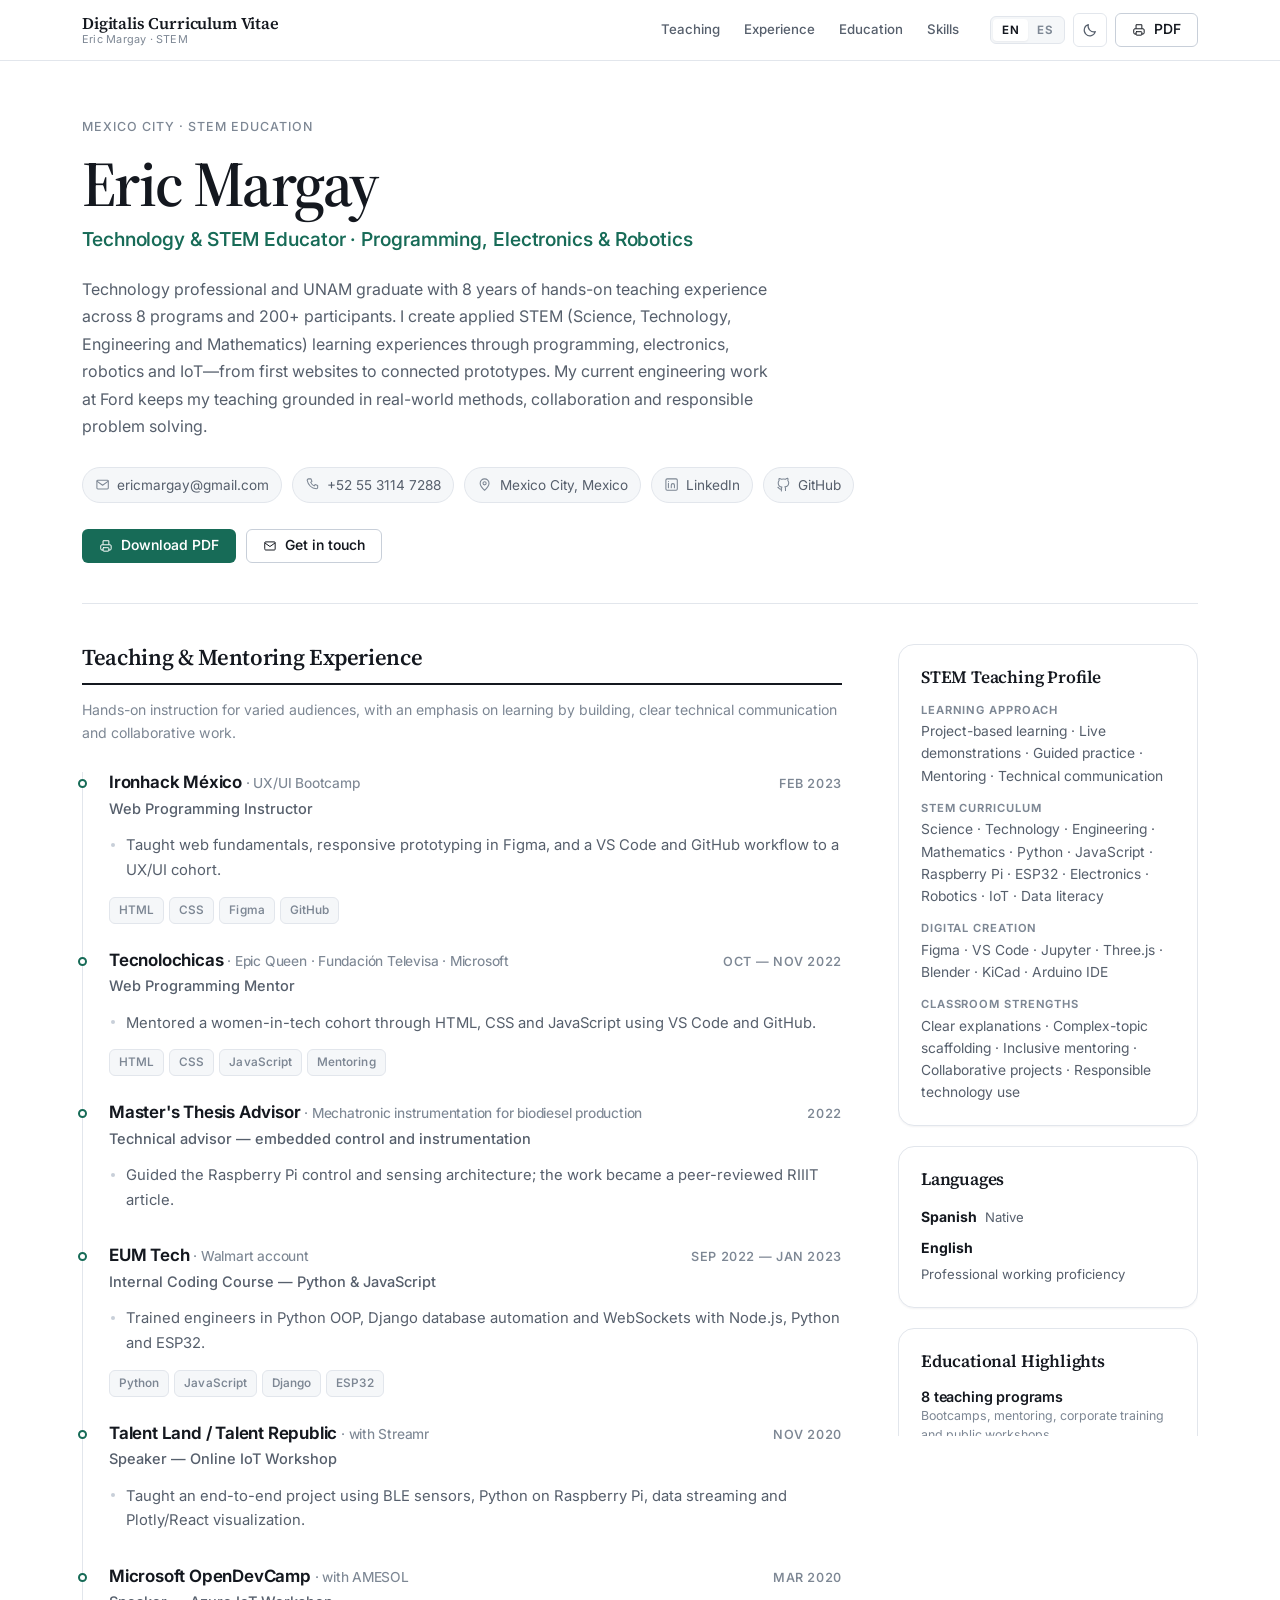
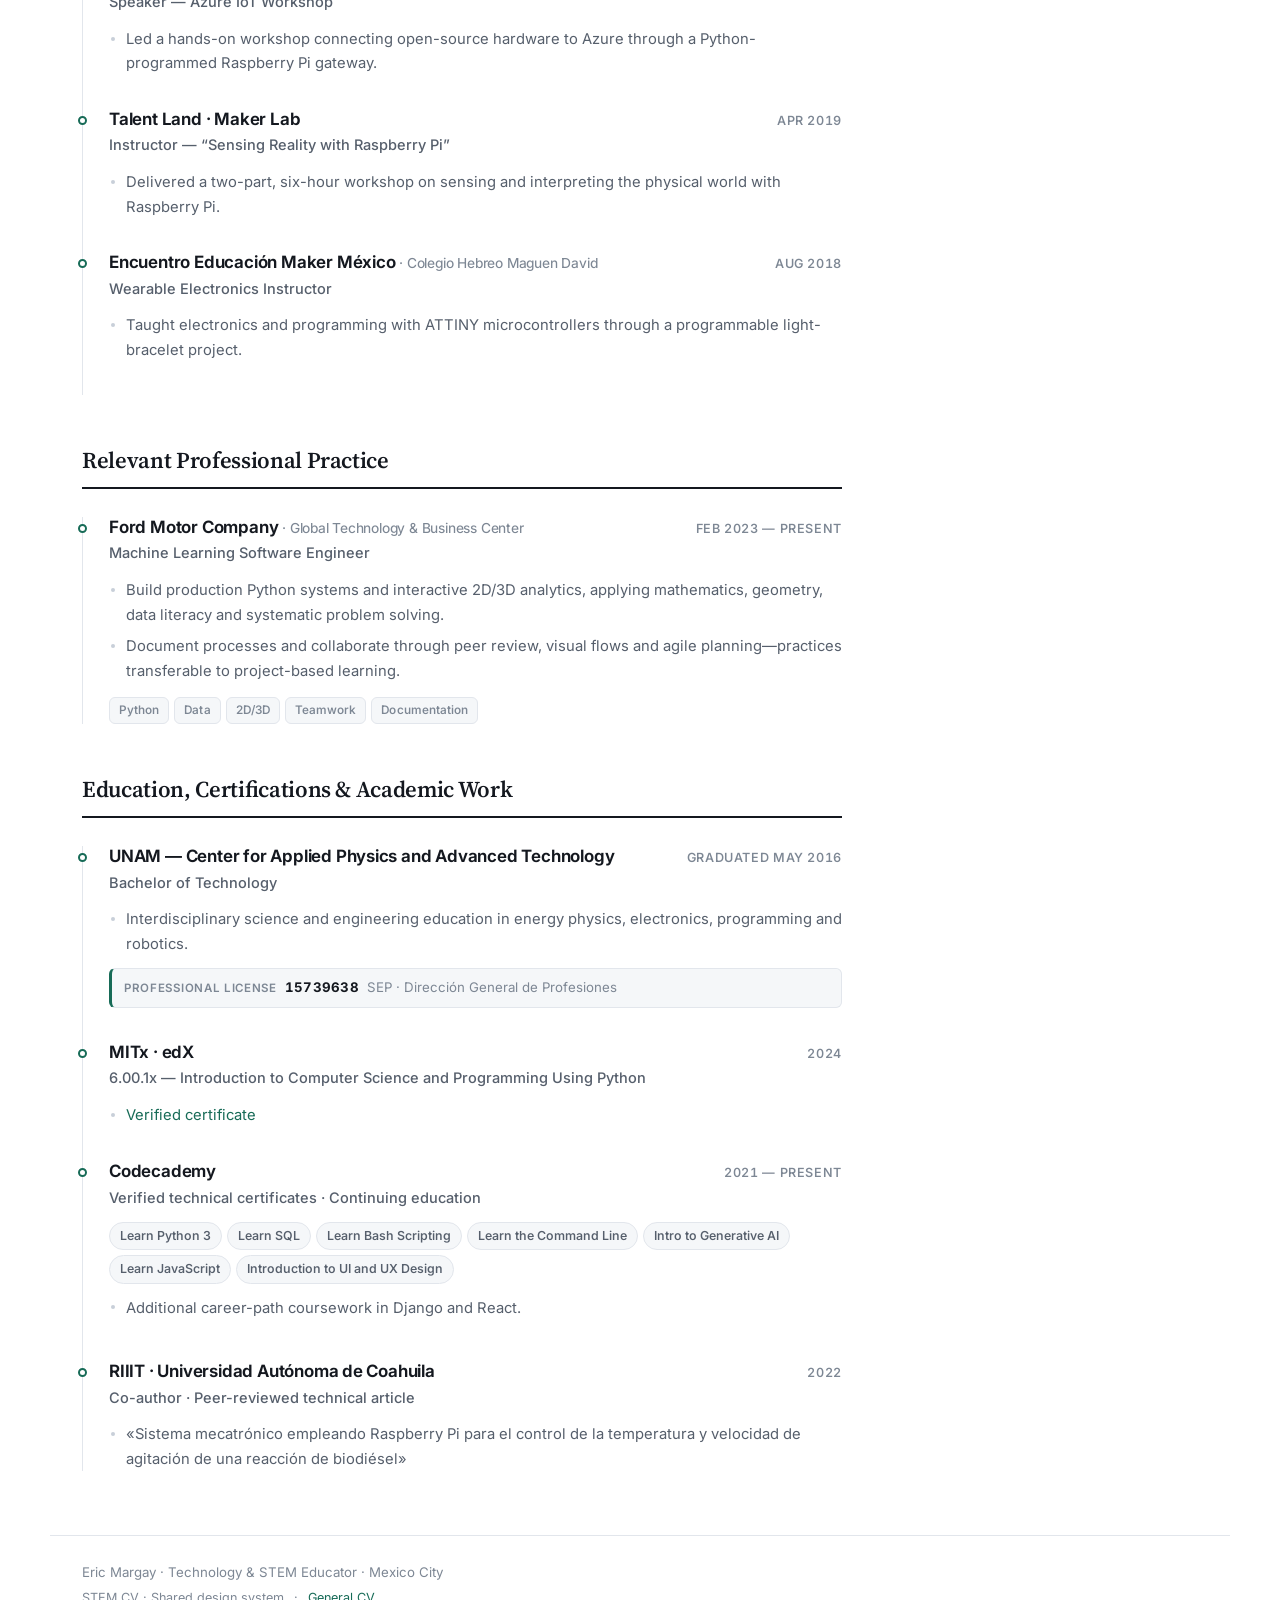
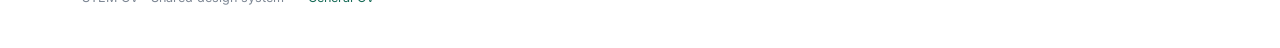
==== Edu/index.html @ 26c19ef8 "education CV update" ====
<!DOCTYPE html>
<html lang="es" data-lang="es" data-variant="education"
    data-title-es="Eric Margay — Docente de Tecnología y STEM"
    data-title-en="Eric Margay — Technology &amp; STEM Educator">
<head>
    <meta charset="UTF-8">
    <meta name="viewport" content="width=device-width, initial-scale=1.0">
    <title>Eric Margay — Docente de Tecnología y STEM</title>
    <meta name="description" content="CV STEM de Eric Margay: docente de tecnología con experiencia práctica en ciencia, programación, electrónica, robótica, IoT y mentoría.">
    <meta name="author" content="Eric Margay">
    <meta property="og:type" content="profile">
    <meta property="og:title" content="Eric Margay — Docente de Tecnología y STEM">
    <meta property="og:description" content="Ocho programas y más de 200 participantes en formación STEM práctica: ciencia, tecnología, ingeniería y matemáticas.">
    <meta property="og:url" content="https://ericmargay.github.io/Curriculum_Vitae/Edu/">
    <meta name="theme-color" content="#ffffff" media="(prefers-color-scheme: light)">
    <meta name="theme-color" content="#0e1116" media="(prefers-color-scheme: dark)">
    <link rel="icon" href="data:image/svg+xml,<svg xmlns='http://www.w3.org/2000/svg' viewBox='0 0 100 100'><text y='.9em' font-size='90'>⚡</text></svg>">
    <link rel="preconnect" href="https://fonts.googleapis.com">
    <link rel="preconnect" href="https://fonts.gstatic.com" crossorigin>
    <link href="https://fonts.googleapis.com/css2?family=Inter:wght@300..800&family=Source+Serif+4:opsz,wght@8..60,400..700&display=swap" rel="stylesheet">
    <link href="../style.css" rel="stylesheet">
    <script>
        (function () {
            var d = document.documentElement;
            d.className += (d.className ? ' ' : '') + 'js';
            try {
                var t = localStorage.getItem('cv-theme');
                if (t === 'dark' || t === 'light') d.setAttribute('data-theme', t);
                var l = localStorage.getItem('cv-lang');
                if (l !== 'en' && l !== 'es') l = (navigator.language || 'es').toLowerCase().indexOf('en') === 0 ? 'en' : 'es';
                d.setAttribute('data-lang', l); d.lang = l;
            } catch (e) { }
        })();
    </script>
</head>
<body>
    <a class="skip-link" href="#main"><span class="en">Skip to content</span><span class="es">Saltar al contenido</span></a>
    <svg class="sprite" aria-hidden="true" focusable="false">
        <symbol id="i-mail" viewBox="0 0 24 24"><path d="M3 6.5A1.5 1.5 0 0 1 4.5 5h15A1.5 1.5 0 0 1 21 6.5v11a1.5 1.5 0 0 1-1.5 1.5h-15A1.5 1.5 0 0 1 3 17.5z"/><path d="m3.5 7 8.5 6 8.5-6"/></symbol>
        <symbol id="i-phone" viewBox="0 0 24 24"><path d="M6.5 3h3l1.5 4-2 1.5a12 12 0 0 0 5.5 5.5L16 12l4 1.5v3a2 2 0 0 1-2.2 2A16.5 16.5 0 0 1 3.5 5.2 2 2 0 0 1 5.5 3z"/></symbol>
        <symbol id="i-pin" viewBox="0 0 24 24"><path d="M12 21s7-6 7-11a7 7 0 1 0-14 0c0 5 7 11 7 11z"/><circle cx="12" cy="10" r="2.5"/></symbol>
        <symbol id="i-linkedin" viewBox="0 0 24 24"><rect x="3" y="3" width="18" height="18" rx="2"/><path d="M7 10v7M7 7v.01M11.5 17v-4a2.5 2.5 0 0 1 5 0v4"/></symbol>
        <symbol id="i-github" viewBox="0 0 24 24"><path d="M9 19c-4 1.4-4-2.1-6-2.6m12 5v-3.6a3.1 3.1 0 0 0-.9-2.4c2.9-.3 6-1.4 6-6.4a5 5 0 0 0-1.4-3.4 4.6 4.6 0 0 0-.1-3.5s-1.1-.3-3.6 1.4a12.3 12.3 0 0 0-6.4 0C6.1 2.1 5 2.4 5 2.4a4.6 4.6 0 0 0-.1 3.5A5 5 0 0 0 3.5 9.4c0 5 3 6.1 5.9 6.4a3.1 3.1 0 0 0-.9 2.4V22"/></symbol>
        <symbol id="i-sun" viewBox="0 0 24 24"><circle cx="12" cy="12" r="4.2"/><path d="M12 2v2.5M12 19.5V22M2 12h2.5M19.5 12H22M4.9 4.9l1.8 1.8M17.3 17.3l1.8 1.8M19.1 4.9l-1.8 1.8M6.7 17.3l-1.8 1.8"/></symbol>
        <symbol id="i-moon" viewBox="0 0 24 24"><path d="M20 14.5A8.5 8.5 0 0 1 9.5 4a8.5 8.5 0 1 0 10.5 10.5z"/></symbol>
        <symbol id="i-print" viewBox="0 0 24 24"><path d="M7 9V3h10v6M7 19H5a2 2 0 0 1-2-2v-5a2 2 0 0 1 2-2h14a2 2 0 0 1 2 2v5a2 2 0 0 1-2 2h-2"/><rect x="7" y="15" width="10" height="6" rx="1"/></symbol>
        <symbol id="i-link" viewBox="0 0 24 24"><path d="M10.5 13.5a4 4 0 0 0 5.7 0l3-3a4 4 0 0 0-5.7-5.7l-1.5 1.5"/><path d="M13.5 10.5a4 4 0 0 0-5.7 0l-3 3a4 4 0 0 0 5.7 5.7l1.5-1.5"/></symbol>
    </svg>
    <div class="progress" aria-hidden="true"><span id="progress-bar"></span></div>
    <header class="topbar"><div class="topbar__inner">
        <a class="topbar__brand" href="#top"><span class="topbar__brand-name">Digitalis Curriculum Vitae</span><span class="topbar__brand-role">Eric Margay · STEM</span></a>
        <nav class="topbar__nav" id="section-nav" aria-label="Secciones">
            <a href="#teaching"><span class="en">Teaching</span><span class="es">Docencia</span></a>
            <a href="#experience"><span class="en">Experience</span><span class="es">Experiencia</span></a>
            <a href="#education"><span class="en">Education</span><span class="es">Formación</span></a>
            <a href="#skills"><span class="en">Skills</span><span class="es">Competencias</span></a>
        </nav>
        <div class="topbar__actions"><div class="lang-switch" role="group" aria-label="Language / Idioma"><button type="button" data-set-lang="en">EN</button><button type="button" data-set-lang="es" aria-pressed="true">ES</button></div><button type="button" class="icon-btn" id="theme-toggle" aria-pressed="false"><svg class="icon icon--sun"><use href="#i-sun"/></svg><svg class="icon icon--moon"><use href="#i-moon"/></svg><span class="sr-only">Tema</span></button><button type="button" class="btn btn--ghost topbar__print" id="print-btn-top"><svg class="icon"><use href="#i-print"/></svg>PDF</button></div>
    </div></header>
    <main id="main">
        <section class="hero" id="top">
            <p class="hero__eyebrow"><span class="en">Mexico City · STEM education</span><span class="es">Ciudad de México · Formación STEM</span></p>
            <h1 class="hero__name">Eric Margay</h1>
            <p class="hero__role"><span class="en">Technology &amp; STEM Educator · Programming, Electronics &amp; Robotics</span><span class="es">Docente de Tecnología y STEM · Programación, Electrónica y Robótica</span></p>
            <p class="hero__summary en">Technology professional and UNAM graduate with 8 years of hands-on teaching experience across 8 programs and 200+ participants. I create applied STEM (Science, Technology, Engineering and Mathematics) learning experiences through programming, electronics, robotics and IoT—from first websites to connected prototypes. My current engineering work at Ford keeps my teaching grounded in real-world methods, collaboration and responsible problem solving.</p>
            <p class="hero__summary es">Profesional de tecnología y licenciado por la UNAM con ocho años de experiencia impartiendo formación práctica en 8 programas a más de 200 participantes. Diseño experiencias aplicadas de aprendizaje STEM (ciencia, tecnología, ingeniería y matemáticas) mediante programación, electrónica, robótica e IoT: desde un primer sitio web hasta prototipos conectados. Mi trabajo actual de ingeniería en Ford mantiene la enseñanza vinculada con métodos reales, colaboración y resolución responsable de problemas.</p>
            <ul class="contact"><li><svg class="icon"><use href="#i-mail"/></svg><a href="mailto:ericmargay@gmail.com">ericmargay@gmail.com</a></li><li><svg class="icon"><use href="#i-phone"/></svg><a href="tel:+525531147288">+52 55 3114 7288</a></li><li><svg class="icon"><use href="#i-pin"/></svg><span class="en">Mexico City, Mexico</span><span class="es">Ciudad de México, México</span></li><li><svg class="icon"><use href="#i-linkedin"/></svg><a href="https://www.linkedin.com/in/ericmargay" target="_blank" rel="noopener">LinkedIn</a></li><li><svg class="icon"><use href="#i-github"/></svg><a href="https://github.com/ericmargay" target="_blank" rel="noopener">GitHub</a></li></ul>
            <div class="hero__actions"><button type="button" class="btn btn--solid" id="print-btn"><svg class="icon"><use href="#i-print"/></svg><span class="en">Download PDF</span><span class="es">Descargar PDF</span></button><a class="btn btn--ghost" href="mailto:ericmargay@gmail.com"><svg class="icon"><use href="#i-mail"/></svg><span class="en">Get in touch</span><span class="es">Contactar</span></a></div>
        </section>
        <div class="layout"><div class="layout__main">
            <section class="section" id="teaching"><h2 class="section__title"><span class="en">Teaching &amp; Mentoring Experience</span><span class="es">Experiencia Docente y Mentoría</span></h2><p class="section__note"><span class="en">Hands-on instruction for varied audiences, with an emphasis on learning by building, clear technical communication and collaborative work.</span><span class="es">Formación práctica para públicos diversos, con énfasis en aprender construyendo, comunicar con claridad y trabajar de forma colaborativa.</span></p>
                <ol class="timeline timeline--compact">
                    <li class="entry"><div class="entry__head"><h3 class="entry__org">Ironhack México<span class="entry__org-sub">UX/UI Bootcamp</span></h3><p class="entry__date">Feb 2023</p></div><p class="entry__role"><span class="en">Web Programming Instructor</span><span class="es">Instructor de Programación Web</span></p><ul class="bullets"><li class="en">Taught web fundamentals, responsive prototyping in Figma, and a VS Code and GitHub workflow to a UX/UI cohort.</li><li class="es">Enseñé fundamentos web, prototipado responsivo en Figma y el flujo de trabajo con VS Code y GitHub a una generación de UX/UI.</li></ul><ul class="tags"><li>HTML</li><li>CSS</li><li>Figma</li><li>GitHub</li></ul></li>
                    <li class="entry"><div class="entry__head"><h3 class="entry__org"><a href="https://tecnolochicas.mx/" target="_blank" rel="noopener">Tecnolochicas</a><span class="entry__org-sub">Epic Queen · Fundación Televisa · Microsoft</span></h3><p class="entry__date">Oct — Nov 2022</p></div><p class="entry__role"><span class="en">Web Programming Mentor</span><span class="es">Mentor de Programación Web</span></p><ul class="bullets"><li class="en">Mentored a women-in-tech cohort through HTML, CSS and JavaScript using VS Code and GitHub.</li><li class="es">Acompañé a una generación de mujeres en tecnología en HTML, CSS y JavaScript usando VS Code y GitHub.</li></ul><ul class="tags"><li>HTML</li><li>CSS</li><li>JavaScript</li><li>Mentoring</li></ul></li>
                    <li class="entry"><div class="entry__head"><h3 class="entry__org"><span class="en">Master's Thesis Advisor</span><span class="es">Asesor de Tesis de Maestría</span><span class="entry__org-sub"><span class="en">Mechatronic instrumentation for biodiesel production</span><span class="es">Instrumentación mecatrónica para producción de biodiésel</span></span></h3><p class="entry__date">2022</p></div><p class="entry__role"><span class="en">Technical advisor — embedded control and instrumentation</span><span class="es">Asesor técnico — control embebido e instrumentación</span></p><ul class="bullets"><li class="en">Guided the Raspberry Pi control and sensing architecture; the work became a peer-reviewed RIIIT article.</li><li class="es">Orienté la arquitectura de control y sensado con Raspberry Pi; el trabajo derivó en un artículo arbitrado en RIIIT.</li></ul></li>
                    <li class="entry"><div class="entry__head"><h3 class="entry__org">EUM Tech<span class="entry__org-sub">Walmart account</span></h3><p class="entry__date"><span class="en">Sep 2022 — Jan 2023</span><span class="es">Sep 2022 — Ene 2023</span></p></div><p class="entry__role"><span class="en">Internal Coding Course — Python &amp; JavaScript</span><span class="es">Curso Interno de Código — Python y JavaScript</span></p><ul class="bullets"><li class="en">Trained engineers in Python OOP, Django database automation and WebSockets with Node.js, Python and ESP32.</li><li class="es">Capacité a ingenieros en POO con Python, automatización de bases de datos con Django y WebSockets con Node.js, Python y ESP32.</li></ul><ul class="tags"><li>Python</li><li>JavaScript</li><li>Django</li><li>ESP32</li></ul></li>
                    <li class="entry"><div class="entry__head"><h3 class="entry__org">Talent Land / Talent Republic<span class="entry__org-sub">with Streamr</span></h3><p class="entry__date">Nov 2020</p></div><p class="entry__role"><span class="en">Speaker — Online IoT Workshop</span><span class="es">Ponente — Taller de IoT en línea</span></p><ul class="bullets"><li class="en">Taught an end-to-end project using BLE sensors, Python on Raspberry Pi, data streaming and Plotly/React visualization.</li><li class="es">Enseñé un proyecto completo con sensores BLE, Python en Raspberry Pi, transmisión de datos y visualización con Plotly/React.</li></ul></li>
                    <li class="entry"><div class="entry__head"><h3 class="entry__org">Microsoft OpenDevCamp<span class="entry__org-sub">with AMESOL</span></h3><p class="entry__date">Mar 2020</p></div><p class="entry__role"><span class="en">Speaker — Azure IoT Workshop</span><span class="es">Ponente — Taller de IoT con Azure</span></p><ul class="bullets"><li class="en">Led a hands-on workshop connecting open-source hardware to Azure through a Python-programmed Raspberry Pi gateway.</li><li class="es">Dirigí un taller práctico para conectar hardware abierto a Azure mediante un gateway Raspberry Pi programado en Python.</li></ul></li>
                    <li class="entry"><div class="entry__head"><h3 class="entry__org">Talent Land · Maker Lab</h3><p class="entry__date"><span class="en">Apr 2019</span><span class="es">Abr 2019</span></p></div><p class="entry__role"><span class="en">Instructor — “Sensing Reality with Raspberry Pi”</span><span class="es">Instructor — «Percibiendo la realidad con Raspberry Pi»</span></p><ul class="bullets"><li class="en">Delivered a two-part, six-hour workshop on sensing and interpreting the physical world with Raspberry Pi.</li><li class="es">Impartí un taller práctico de seis horas en dos partes sobre sensado e interpretación del mundo físico con Raspberry Pi.</li></ul></li>
                    <li class="entry"><div class="entry__head"><h3 class="entry__org">Encuentro Educación Maker México<span class="entry__org-sub">Colegio Hebreo Maguen David</span></h3><p class="entry__date"><span class="en">Aug 2018</span><span class="es">Ago 2018</span></p></div><p class="entry__role"><span class="en">Wearable Electronics Instructor</span><span class="es">Instructor de Electrónica Wearable</span></p><ul class="bullets"><li class="en">Taught electronics and programming with ATTINY microcontrollers through a programmable light-bracelet project.</li><li class="es">Enseñé electrónica y programación con microcontroladores ATTINY mediante un proyecto de brazalete de luz programable.</li></ul></li>
                </ol>
            </section>
            <section class="section" id="experience"><h2 class="section__title"><span class="en">Relevant Professional Practice</span><span class="es">Práctica Profesional Relevante</span></h2><ol class="timeline"><li class="entry"><div class="entry__head"><h3 class="entry__org">Ford Motor Company<span class="entry__org-sub">Global Technology &amp; Business Center</span></h3><p class="entry__date"><span class="en">Feb 2023 — Present</span><span class="es">Feb 2023 — Actualidad</span></p></div><p class="entry__role"><span class="en">Machine Learning Software Engineer</span><span class="es">Ingeniero de Software de Machine Learning</span></p><ul class="bullets"><li class="en">Build production Python systems and interactive 2D/3D analytics, applying mathematics, geometry, data literacy and systematic problem solving.</li><li class="es">Desarrollo sistemas en Python y analítica interactiva 2D/3D, aplicando matemáticas, geometría, alfabetización de datos y resolución sistemática de problemas.</li><li class="en">Document processes and collaborate through peer review, visual flows and agile planning—practices transferable to project-based learning.</li><li class="es">Documento procesos y colaboro mediante revisión entre pares, flujos visuales y planeación ágil, prácticas transferibles al aprendizaje por proyectos.</li></ul><ul class="tags"><li>Python</li><li>Data</li><li>2D/3D</li><li>Teamwork</li><li>Documentation</li></ul></li></ol></section>
            <section class="section" id="education"><h2 class="section__title"><span class="en">Education, Certifications &amp; Academic Work</span><span class="es">Formación, Certificaciones y Trabajo Académico</span></h2><ol class="timeline"><li class="entry"><div class="entry__head"><h3 class="entry__org"><span class="en">UNAM — Center for Applied Physics and Advanced Technology</span><span class="es">UNAM — Centro de Física Aplicada y Tecnología Avanzada</span></h3><p class="entry__date"><span class="en">Graduated May 2016</span><span class="es">Titulado Mayo 2016</span></p></div><p class="entry__role"><span class="en">Bachelor of Technology</span><span class="es">Licenciatura en Tecnología</span></p><ul class="bullets"><li class="en">Interdisciplinary science and engineering education in energy physics, electronics, programming and robotics.</li><li class="es">Formación interdisciplinaria en ciencia e ingeniería: física de la energía, electrónica, programación y robótica.</li></ul><p class="credential"><span class="credential__label en">Professional License</span><span class="credential__label es">Cédula Profesional</span><strong class="credential__id">15739638</strong><span class="credential__issuer">SEP · Dirección General de Profesiones</span></p></li><li class="entry"><div class="entry__head"><h3 class="entry__org">MITx · edX</h3><p class="entry__date">2024</p></div><p class="entry__role">6.00.1x — Introduction to Computer Science and Programming Using Python</p><ul class="bullets"><li><a href="https://courses.edx.org/certificates/3fa06712cd6d4a958d91b57e9aebf2d1" target="_blank" rel="noopener"><span class="en">Verified certificate</span><span class="es">Certificado verificado</span></a></li></ul></li><li class="entry"><div class="entry__head"><h3 class="entry__org"><a href="https://www.codecademy.com/profiles/ericMargay" target="_blank" rel="noopener">Codecademy</a></h3><p class="entry__date"><span class="en">2021 — Present</span><span class="es">2021 — Actualidad</span></p></div><p class="entry__role"><span class="en">Verified technical certificates · Continuing education</span><span class="es">Certificados técnicos verificados · Formación continua</span></p><ul class="certs"><li><a href="https://www.codecademy.com/profiles/ericMargay/certificates/6c152bd262967f8c941c9707ed636bda" target="_blank" rel="noopener">Learn Python 3</a></li><li><a href="https://www.codecademy.com/profiles/ericMargay/certificates/042a4e5884e3eb6ea1f2a12be6abb851" target="_blank" rel="noopener">Learn SQL</a></li><li><a href="https://www.codecademy.com/profiles/ericMargay/certificates/37c55263a9f1b1f7603f7551c293ecbd" target="_blank" rel="noopener">Learn Bash Scripting</a></li><li><a href="https://www.codecademy.com/profiles/ericMargay/certificates/c87ba0541f8be78bc2f4ba1128233f6f" target="_blank" rel="noopener">Learn the Command Line</a></li><li><a href="https://www.codecademy.com/profiles/ericMargay/certificates/28ccb695c353465a8785a036ad32d3b9" target="_blank" rel="noopener">Intro to Generative AI</a></li><li><a href="https://www.codecademy.com/profiles/ericMargay/certificates/705dcb15de0da4dd9d9fc4f3274b430e" target="_blank" rel="noopener">Learn JavaScript</a></li><li><a href="https://www.codecademy.com/profiles/ericMargay/certificates/4ccef8d532484ea2aeec3b3b3dbb4f9c" target="_blank" rel="noopener">Introduction to UI and UX Design</a></li></ul><ul class="bullets"><li class="en">Additional career-path coursework in Django and React.</li><li class="es">Formación adicional en las rutas de Django y React.</li></ul></li><li class="entry"><div class="entry__head"><h3 class="entry__org">RIIIT · Universidad Autónoma de Coahuila</h3><p class="entry__date">2022</p></div><p class="entry__role"><span class="en">Co-author · Peer-reviewed technical article</span><span class="es">Coautor · Artículo técnico arbitrado</span></p><ul class="bullets"><li lang="es">«Sistema mecatrónico empleando Raspberry Pi para el control de la temperatura y velocidad de agitación de una reacción de biodiésel»</li></ul></li></ol></section>
        </div><aside class="layout__aside">
            <section class="card" id="skills"><h2 class="card__title"><span class="en">STEM Teaching Profile</span><span class="es">Perfil Docente STEM</span></h2><div class="skill-group"><h3><span class="en">Learning approach</span><span class="es">Enfoque de aprendizaje</span></h3><p><span class="en">Project-based learning · Live demonstrations · Guided practice · Mentoring · Technical communication</span><span class="es">Aprendizaje por proyectos · Demostraciones · Práctica guiada · Mentoría · Comunicación técnica</span></p></div><div class="skill-group"><h3><span class="en">STEM curriculum</span><span class="es">Contenidos STEM</span></h3><p>Science · Technology · Engineering · Mathematics · Python · JavaScript · Raspberry Pi · ESP32 · Electronics · Robotics · IoT · Data literacy</p></div><div class="skill-group"><h3><span class="en">Digital creation</span><span class="es">Creación digital</span></h3><p>Figma · VS Code · Jupyter · Three.js · Blender · KiCad · Arduino IDE</p></div><div class="skill-group"><h3><span class="en">Classroom strengths</span><span class="es">Fortalezas en aula</span></h3><p><span class="en">Clear explanations · Complex-topic scaffolding · Inclusive mentoring · Collaborative projects · Responsible technology use</span><span class="es">Explicaciones claras · Progresión de temas complejos · Mentoría inclusiva · Proyectos colaborativos · Uso responsable de tecnología</span></p></div></section>
            <section class="card" id="languages"><h2 class="card__title"><span class="en">Languages</span><span class="es">Idiomas</span></h2><ul class="plain"><li><strong><span class="en">Spanish</span><span class="es">Español</span></strong><span class="muted"><span class="en">Native</span><span class="es">Nativo</span></span></li><li><strong><span class="en">English</span><span class="es">Inglés</span></strong><span class="muted"><span class="en">Professional working proficiency</span><span class="es">Competencia profesional</span></span></li></ul></section>
            <section class="card"><h2 class="card__title"><span class="en">Educational Highlights</span><span class="es">Aspectos Destacados</span></h2><ul class="awards"><li><h3><span class="en">8 teaching programs</span><span class="es">8 programas impartidos</span></h3><p class="awards__meta"><span class="en">Bootcamps, mentoring, corporate training and public workshops</span><span class="es">Bootcamps, mentoría, capacitación corporativa y talleres públicos</span></p></li><li><h3>200+ <span class="en">participants</span><span class="es">participantes</span></h3><p class="awards__meta"><span class="en">Across eight years of practical technology instruction</span><span class="es">A lo largo de ocho años de formación tecnológica práctica</span></p></li><li><h3><span class="en">Academic supervision</span><span class="es">Asesoría académica</span></h3><p class="awards__meta"><span class="en">Master's thesis contribution resulting in a peer-reviewed publication</span><span class="es">Contribución a tesis de maestría que derivó en publicación arbitrada</span></p></li></ul></section>
        </aside></div>
    </main>
    <footer class="footer"><p><span class="en">Eric Margay · Technology &amp; STEM Educator · Mexico City</span><span class="es">Eric Margay · Docente de Tecnología y STEM · Ciudad de México</span></p><p class="footer__meta"><span class="en">STEM CV · Shared design system</span><span class="es">CV STEM · Sistema de diseño compartido</span> · <a href="../"><span class="en">General CV</span><span class="es">CV general</span></a></p></footer>
    <button type="button" class="fab" id="fab-print"><svg class="icon"><use href="#i-print"/></svg><span class="sr-only"><span class="en">Print or save as PDF</span><span class="es">Imprimir o guardar como PDF</span></span></button>
    <script type="application/ld+json">{"@context":"https://schema.org","@type":"Person","name":"Eric Margay","jobTitle":"Docente de Tecnología y STEM","email":"mailto:ericmargay@gmail.com","telephone":"+52-55-3114-7288","address":{"@type":"PostalAddress","addressLocality":"Mexico City","addressCountry":"MX"},"alumniOf":{"@type":"CollegeOrUniversity","name":"Universidad Nacional Autónoma de México (CFATA)"},"knowsAbout":["STEM Education","Science","Technology","Engineering","Mathematics","Python","JavaScript","Electronics","Robotics","Internet of Things","Raspberry Pi","ESP32","Web Development"]}</script>
    <script src="../script.js" defer></script>
</body>
</html>
---- style.css ----
/* ==========================================================================
   Eric Margay — Resume / CV
   Design tokens → base → layout → components → responsive → print
   ========================================================================== */

/* --------------------------------------------------------------------------
   1. Tokens
   -------------------------------------------------------------------------- */

:root {
    --font-sans: "Inter", -apple-system, BlinkMacSystemFont, "Segoe UI", Roboto, sans-serif;
    --font-serif: "Source Serif 4", Georgia, "Times New Roman", serif;

    /* Light palette (default). Dark overrides live in one block further down. */
    --bg: #ffffff;
    --bg-subtle: #f5f7f9;
    --surface: #ffffff;
    --border: #e2e6ec;
    --border-strong: #c8cfd9;
    --text: #14181f;
    --text-muted: #565f6c;
    --text-faint: #7d8794;
    --accent: #2a44c9;
    --accent-hover: #1c31a3;
    --accent-soft: rgba(42, 68, 201, 0.08);
    --ring: rgba(42, 68, 201, 0.4);
    --shadow-sm: 0 1px 2px rgba(16, 24, 40, 0.05);
    --shadow-md: 0 4px 16px -4px rgba(16, 24, 40, 0.12);
    --shadow-lg: 0 12px 32px -8px rgba(16, 24, 40, 0.18);

    --radius-sm: 6px;
    --radius-md: 10px;
    --radius-lg: 16px;
    --radius-pill: 999px;

    --content-width: 1180px;
    --topbar-height: 60px;
    /* Single responsive gutter drives every horizontal margin on the page. */
    --gutter: clamp(18px, 4vw, 32px);

    color-scheme: light;
}

/* Dark by explicit toggle, or by system preference when no toggle has been set. */
@media (prefers-color-scheme: dark) {
    :root:not([data-theme="light"]) {
        color-scheme: dark;
        --bg: #0e1116;
        --bg-subtle: #151a21;
        --surface: #151a21;
        --border: #252c37;
        --border-strong: #39424f;
        --text: #e6eaf0;
        --text-muted: #9aa5b3;
        --text-faint: #737e8c;
        --accent: #8ba4ff;
        --accent-hover: #a8bbff;
        --accent-soft: rgba(139, 164, 255, 0.13);
        --ring: rgba(139, 164, 255, 0.5);
        --shadow-sm: 0 1px 2px rgba(0, 0, 0, 0.4);
        --shadow-md: 0 4px 16px -4px rgba(0, 0, 0, 0.5);
        --shadow-lg: 0 12px 32px -8px rgba(0, 0, 0, 0.6);
    }
}

:root[data-theme="dark"] {
    color-scheme: dark;
    --bg: #0e1116;
    --bg-subtle: #151a21;
    --surface: #151a21;
    --border: #252c37;
    --border-strong: #39424f;
    --text: #e6eaf0;
    --text-muted: #9aa5b3;
    --text-faint: #737e8c;
    --accent: #8ba4ff;
    --accent-hover: #a8bbff;
    --accent-soft: rgba(139, 164, 255, 0.13);
    --ring: rgba(139, 164, 255, 0.5);
    --shadow-sm: 0 1px 2px rgba(0, 0, 0, 0.4);
    --shadow-md: 0 4px 16px -4px rgba(0, 0, 0, 0.5);
    --shadow-lg: 0 12px 32px -8px rgba(0, 0, 0, 0.6);
}

/* CV variants may change their editorial tone without forking the design system. */
:root[data-variant="education"] {
    --accent: #176b57;
    --accent-hover: #0f5142;
    --accent-soft: rgba(23, 107, 87, 0.09);
    --ring: rgba(23, 107, 87, 0.4);
}

@media (prefers-color-scheme: dark) {
    :root[data-variant="education"]:not([data-theme="light"]) {
        --accent: #76d6ba;
        --accent-hover: #9be4cf;
        --accent-soft: rgba(118, 214, 186, 0.13);
        --ring: rgba(118, 214, 186, 0.5);
    }
}

:root[data-theme="dark"][data-variant="education"] {
    --accent: #76d6ba;
    --accent-hover: #9be4cf;
    --accent-soft: rgba(118, 214, 186, 0.13);
    --ring: rgba(118, 214, 186, 0.5);
}

/* --------------------------------------------------------------------------
   2. Base
   -------------------------------------------------------------------------- */

*,
*::before,
*::after {
    box-sizing: border-box;
}

html {
    scroll-behavior: smooth;
    /* Anchor targets clear the sticky bar instead of hiding behind it. */
    scroll-padding-top: calc(var(--topbar-height) + 16px);
    -webkit-text-size-adjust: 100%;
}

body {
    margin: 0;
    background-color: var(--bg);
    color: var(--text);
    font-family: var(--font-sans);
    font-size: 15px;
    line-height: 1.62;
    font-feature-settings: "kern" 1, "liga" 1;
    -webkit-font-smoothing: antialiased;
    -moz-osx-font-smoothing: grayscale;
    /* Long URLs and identifiers wrap instead of widening the page on
       narrow screens. */
    overflow-wrap: break-word;
}

h1,
h2,
h3,
h4 {
    margin: 0;
    line-height: 1.22;
    font-weight: 600;
    letter-spacing: -0.011em;
}

p {
    margin: 0;
}

ul,
ol {
    margin: 0;
    padding: 0;
    list-style: none;
}

a {
    color: var(--accent);
    text-decoration: none;
    transition: color 0.15s ease;
}

a:hover {
    color: var(--accent-hover);
    text-decoration: underline;
    text-underline-offset: 2px;
}

em {
    font-style: italic;
}

:focus-visible {
    outline: 2px solid var(--ring);
    outline-offset: 2px;
    border-radius: 3px;
}

::selection {
    background: var(--accent-soft);
    color: var(--text);
}

@media (prefers-reduced-motion: reduce) {

    html {
        scroll-behavior: auto;
    }

    *,
    *::before,
    *::after {
        animation-duration: 0.01ms !important;
        transition-duration: 0.01ms !important;
    }
}

/* --------------------------------------------------------------------------
   3. Utilities
   -------------------------------------------------------------------------- */

.sr-only {
    position: absolute;
    width: 1px;
    height: 1px;
    padding: 0;
    margin: -1px;
    overflow: hidden;
    clip: rect(0, 0, 0, 0);
    white-space: nowrap;
    border: 0;
}

.sprite {
    display: none;
}

/* Every icon in the page is a stroked line-art symbol from the inline sprite. */
.icon {
    width: 1em;
    height: 1em;
    flex: none;
    fill: none;
    stroke: currentColor;
    stroke-width: 1.7;
    stroke-linecap: round;
    stroke-linejoin: round;
    vertical-align: -0.14em;
}

.icon--sm {
    width: 0.82em;
    height: 0.82em;
    stroke-width: 2;
}

.muted {
    color: var(--text-muted);
}

.skip-link {
    position: absolute;
    top: -60px;
    left: 12px;
    z-index: 200;
    padding: 10px 16px;
    border-radius: var(--radius-sm);
    background: var(--accent);
    color: #fff;
    font-weight: 600;
    transition: top 0.15s ease;
}

.skip-link:focus {
    top: 12px;
    color: #fff;
    text-decoration: none;
}

/* Bilingual toggle: exactly one language tree is rendered at a time. */
:root[data-lang="en"] .es,
:root[data-lang="es"] .en {
    display: none !important;
}

/* --------------------------------------------------------------------------
   4. Top bar
   -------------------------------------------------------------------------- */

.progress {
    position: fixed;
    inset: 0 0 auto 0;
    z-index: 60;
    height: 2px;
    pointer-events: none;
}

.progress span {
    display: block;
    height: 100%;
    width: 0;
    background: var(--accent);
    transition: width 0.1s linear;
}

.topbar {
    position: sticky;
    top: 0;
    z-index: 50;
    background: var(--bg);
    background: color-mix(in srgb, var(--bg) 88%, transparent);
    backdrop-filter: saturate(180%) blur(14px);
    -webkit-backdrop-filter: saturate(180%) blur(14px);
    border-bottom: 1px solid var(--border);
}

.topbar__inner {
    display: flex;
    align-items: center;
    gap: 20px;
    max-width: var(--content-width);
    min-height: var(--topbar-height);
    margin: 0 auto;
    padding: 0 var(--gutter);
}

.topbar__brand {
    display: flex;
    flex-direction: column;
    flex: none;
    color: var(--text);
    line-height: 1.2;
}

.topbar__brand:hover {
    color: var(--text);
    text-decoration: none;
}

.topbar__brand-name {
    font-family: var(--font-serif);
    font-size: 1.02rem;
    font-weight: 600;
    letter-spacing: -0.01em;
}

.topbar__brand:hover .topbar__brand-name {
    color: var(--accent);
}

.topbar__brand-role {
    font-family: var(--font-sans);
    font-size: 0.68rem;
    font-weight: 400;
    color: var(--text-faint);
    letter-spacing: 0.02em;
}

.topbar__nav {
    display: flex;
    align-items: center;
    gap: 2px;
    margin-left: auto;
    overflow-x: auto;
    scrollbar-width: none;
}

.topbar__nav::-webkit-scrollbar {
    display: none;
}

.topbar__nav a {
    flex: none;
    padding: 6px 11px;
    border-radius: var(--radius-sm);
    color: var(--text-muted);
    font-size: 0.83rem;
    font-weight: 500;
    white-space: nowrap;
    transition: color 0.15s ease, background-color 0.15s ease;
}

.topbar__nav a:hover {
    background: var(--bg-subtle);
    color: var(--text);
    text-decoration: none;
}

.topbar__nav a.is-active {
    background: var(--accent-soft);
    color: var(--accent);
}

.topbar__actions {
    display: flex;
    align-items: center;
    gap: 8px;
    flex: none;
}

/* --------------------------------------------------------------------------
   5. Buttons
   -------------------------------------------------------------------------- */

.btn {
    display: inline-flex;
    align-items: center;
    justify-content: center;
    gap: 8px;
    padding: 9px 16px;
    border: 1px solid transparent;
    border-radius: var(--radius-sm);
    font-family: inherit;
    font-size: 0.87rem;
    font-weight: 550;
    line-height: 1;
    cursor: pointer;
    transition: background-color 0.15s ease, border-color 0.15s ease, color 0.15s ease, transform 0.1s ease;
}

.btn:active {
    transform: translateY(1px);
}

.btn--solid {
    background: var(--accent);
    color: #fff;
}

.btn--solid:hover {
    background: var(--accent-hover);
    color: #fff;
    text-decoration: none;
}

.btn--ghost {
    background: transparent;
    border-color: var(--border-strong);
    color: var(--text);
}

.btn--ghost:hover {
    background: var(--bg-subtle);
    border-color: var(--text-faint);
    color: var(--text);
    text-decoration: none;
}

.icon-btn {
    display: inline-flex;
    align-items: center;
    justify-content: center;
    width: 34px;
    height: 34px;
    padding: 0;
    border: 1px solid var(--border);
    border-radius: var(--radius-sm);
    background: transparent;
    color: var(--text-muted);
    font-size: 1rem;
    cursor: pointer;
    transition: background-color 0.15s ease, color 0.15s ease, border-color 0.15s ease;
}

.icon-btn:hover {
    background: var(--bg-subtle);
    color: var(--text);
    border-color: var(--border-strong);
}

/* The toggle shows the mode it switches *to*: moon while light, sun while dark. */
.icon--sun {
    display: none;
}

.icon--moon {
    display: block;
}

@media (prefers-color-scheme: dark) {
    :root:not([data-theme="light"]) .icon--sun {
        display: block;
    }

    :root:not([data-theme="light"]) .icon--moon {
        display: none;
    }
}

:root[data-theme="dark"] .icon--sun {
    display: block;
}

:root[data-theme="dark"] .icon--moon {
    display: none;
}

:root[data-theme="light"] .icon--sun {
    display: none;
}

:root[data-theme="light"] .icon--moon {
    display: block;
}

.lang-switch {
    display: flex;
    padding: 2px;
    border: 1px solid var(--border);
    border-radius: var(--radius-sm);
    background: var(--bg-subtle);
}

.lang-switch button {
    padding: 4px 9px;
    border: 0;
    border-radius: 4px;
    background: transparent;
    color: var(--text-faint);
    font-family: inherit;
    font-size: 0.72rem;
    font-weight: 650;
    letter-spacing: 0.04em;
    cursor: pointer;
    transition: background-color 0.15s ease, color 0.15s ease;
}

.lang-switch button:hover {
    color: var(--text);
}

.lang-switch button[aria-pressed="true"] {
    background: var(--surface);
    color: var(--text);
    box-shadow: var(--shadow-sm);
}

.fab {
    position: fixed;
    right: 20px;
    bottom: 20px;
    z-index: 40;
    display: none;
    align-items: center;
    justify-content: center;
    width: 48px;
    height: 48px;
    border: 0;
    border-radius: 50%;
    background: var(--accent);
    color: #fff;
    font-size: 1.15rem;
    cursor: pointer;
    box-shadow: var(--shadow-lg);
}

.fab:hover {
    background: var(--accent-hover);
}

/* --------------------------------------------------------------------------
   6. Hero
   -------------------------------------------------------------------------- */

main {
    max-width: var(--content-width);
    margin: 0 auto;
    padding: 0 var(--gutter);
}

.hero {
    padding: 56px 0 40px;
    border-bottom: 1px solid var(--border);
}

.hero__eyebrow {
    margin-bottom: 14px;
    color: var(--text-faint);
    font-size: 0.78rem;
    font-weight: 500;
    text-transform: uppercase;
    letter-spacing: 0.08em;
}

.hero__name {
    font-family: var(--font-serif);
    font-size: clamp(2.6rem, 7vw, 4rem);
    font-weight: 600;
    letter-spacing: -0.025em;
    line-height: 1.02;
    text-wrap: balance;
    overflow-wrap: normal;
    word-break: normal;
    hyphens: none;
}

.hero__role {
    margin-top: 8px;
    color: var(--accent);
    font-size: clamp(1.02rem, 2.4vw, 1.2rem);
    font-weight: 550;
    letter-spacing: -0.005em;
    text-wrap: balance;
    overflow-wrap: normal;
    word-break: normal;
    hyphens: none;
}

.hero__summary {
    max-width: 72ch;
    margin-top: 20px;
    color: var(--text-muted);
    font-size: 1rem;
    line-height: 1.72;
    text-align: start;
    text-wrap: pretty;
    overflow-wrap: normal;
    word-break: normal;
    hyphens: none;
    -webkit-hyphens: none;
}

.contact {
    display: flex;
    flex-wrap: wrap;
    gap: 8px 10px;
    margin-top: 26px;
}

.contact li {
    display: inline-flex;
    align-items: center;
    gap: 7px;
    padding: 6px 12px;
    border: 1px solid var(--border);
    border-radius: var(--radius-pill);
    background: var(--bg-subtle);
    color: var(--text-muted);
    font-size: 0.85rem;
}

.contact li .icon {
    color: var(--text-faint);
    font-size: 0.95rem;
}

.contact a {
    color: var(--text-muted);
}

.contact li:hover {
    border-color: var(--border-strong);
}

.contact li:hover a,
.contact li:hover .icon {
    color: var(--accent);
}

.hero__actions {
    display: flex;
    flex-wrap: wrap;
    gap: 10px;
    margin-top: 26px;
}

/* --------------------------------------------------------------------------
   7. Layout
   -------------------------------------------------------------------------- */

.layout {
    display: grid;
    grid-template-columns: minmax(0, 1fr);
    gap: 40px;
    padding: 40px 0 64px;
}

@media (min-width: 1000px) {
    .layout {
        grid-template-columns: minmax(0, 1fr) 300px;
        gap: 56px;
    }

    /* The sidebar rides along while the long experience column scrolls.
       Its scrollbar is hidden — the content still scrolls, it just does not
       draw a track next to the cards. */
    .layout__aside {
        position: sticky;
        top: calc(var(--topbar-height) + 24px);
        align-self: start;
        max-height: calc(100vh - var(--topbar-height) - 48px);
        overflow-y: auto;
        scrollbar-width: none;
        -ms-overflow-style: none;
    }

    .layout__aside::-webkit-scrollbar {
        width: 0;
        height: 0;
        display: none;
    }
}

.section {
    margin-bottom: 52px;
}

.section:last-child {
    margin-bottom: 0;
}

.section__title {
    margin-bottom: 6px;
    padding-bottom: 12px;
    border-bottom: 2px solid var(--text);
    font-family: var(--font-serif);
    font-size: 1.42rem;
    font-weight: 600;
    letter-spacing: -0.015em;
}

.section__note {
    margin: 14px 0 0;
    color: var(--text-faint);
    font-size: 0.88rem;
    line-height: 1.6;
}

/* --------------------------------------------------------------------------
   8. Timeline entries
   -------------------------------------------------------------------------- */

.timeline {
    margin-top: 28px;
    padding-left: 26px;
    border-left: 1px solid var(--border);
}

.entry {
    position: relative;
    padding-bottom: 34px;
}

.entry:last-child {
    padding-bottom: 0;
}

/* Node on the rail, aligned with the first line of the organisation name. */
.entry::before {
    content: "";
    position: absolute;
    top: 7px;
    left: -31px;
    width: 9px;
    height: 9px;
    border: 2px solid var(--accent);
    border-radius: 50%;
    background: var(--bg);
}

.entry__head {
    display: flex;
    flex-wrap: wrap;
    align-items: baseline;
    justify-content: space-between;
    gap: 4px 18px;
}

.entry__org {
    font-size: 1.06rem;
    font-weight: 650;
    letter-spacing: -0.012em;
}

.entry__org a {
    color: var(--text);
}

.entry__org a:hover {
    color: var(--accent);
    text-decoration: none;
}

.entry__org-sub {
    display: inline;
    color: var(--text-faint);
    font-size: 0.86rem;
    font-weight: 450;
}

.entry__org-sub::before {
    content: " · ";
}

.entry__org-sub a {
    color: var(--text-faint);
}

.entry__date {
    flex: none;
    color: var(--text-faint);
    font-size: 0.79rem;
    font-weight: 550;
    text-transform: uppercase;
    letter-spacing: 0.05em;
    font-variant-numeric: tabular-nums;
    white-space: nowrap;
}

.entry__role {
    margin-top: 3px;
    color: var(--text-muted);
    font-size: 0.91rem;
    font-weight: 500;
}

.bullets {
    margin-top: 12px;
}

.bullets li {
    position: relative;
    padding-left: 17px;
    margin-bottom: 7px;
    color: var(--text-muted);
    font-size: 0.925rem;
    line-height: 1.66;
}

.bullets li:last-child {
    margin-bottom: 0;
}

.bullets li::before {
    content: "";
    position: absolute;
    top: 0.66em;
    left: 2px;
    width: 4px;
    height: 4px;
    border-radius: 50%;
    background: var(--border-strong);
}

.ext {
    display: inline-flex;
    align-items: center;
    gap: 4px;
    font-size: 0.85em;
    font-weight: 550;
    white-space: nowrap;
}

/* Verifiable credential badge (professional licence registry number). */
.credential {
    display: flex;
    flex-wrap: wrap;
    align-items: baseline;
    gap: 3px 8px;
    margin-top: 12px;
    padding: 8px 12px;
    border: 1px solid var(--border);
    border-left: 3px solid var(--accent);
    border-radius: var(--radius-sm);
    background: var(--bg-subtle);
    font-size: 0.83rem;
}

.credential__label {
    color: var(--text-faint);
    font-weight: 600;
    text-transform: uppercase;
    letter-spacing: 0.06em;
    font-size: 0.72rem;
}

.credential__id {
    color: var(--text);
    font-weight: 700;
    font-variant-numeric: tabular-nums;
    letter-spacing: 0.02em;
}

.credential__issuer {
    color: var(--text-faint);
}

/* Verified certificates: pill list where each item links to its credential. */
.certs {
    display: flex;
    flex-wrap: wrap;
    gap: 5px;
    margin-top: 12px;
}

.certs li {
    display: flex;
}

.certs a {
    padding: 3px 10px;
    border: 1px solid var(--border);
    border-radius: var(--radius-pill);
    background: var(--bg-subtle);
    color: var(--text-muted);
    font-size: 0.775rem;
    font-weight: 550;
    transition: border-color 0.15s ease, color 0.15s ease, background-color 0.15s ease;
}

.certs a:hover {
    border-color: var(--accent);
    background: var(--accent-soft);
    color: var(--accent);
    text-decoration: none;
}

/* Cited work keeps its original Spanish title, set apart from the summary. */
.paper-title {
    color: var(--text) !important;
    font-weight: 600;
    font-style: italic;
    text-align: left !important;
}

/* Collapsible overflow detail, so the default view stays Harvard-length. */
.more {
    margin-top: 12px;
}

.more summary {
    display: inline-flex;
    align-items: center;
    gap: 6px;
    width: fit-content;
    padding: 3px 10px;
    border: 1px solid var(--border);
    border-radius: var(--radius-pill);
    color: var(--text-faint);
    font-size: 0.78rem;
    font-weight: 550;
    cursor: pointer;
    list-style: none;
    transition: color 0.15s ease, border-color 0.15s ease;
}

.more summary::-webkit-details-marker {
    display: none;
}

.more summary::after {
    content: "+";
    font-size: 0.95rem;
    line-height: 1;
}

.more[open] summary::after {
    content: "–";
}

.more summary:hover {
    color: var(--accent);
    border-color: var(--accent);
}

.more .bullets {
    margin-top: 10px;
}

.tags {
    display: flex;
    flex-wrap: wrap;
    gap: 5px;
    margin-top: 14px;
}

.tags li {
    padding: 3px 9px;
    border: 1px solid var(--border);
    border-radius: var(--radius-sm);
    background: var(--bg-subtle);
    color: var(--text-faint);
    font-size: 0.735rem;
    font-weight: 550;
    letter-spacing: 0.005em;
}

.timeline--compact .entry {
    padding-bottom: 26px;
}

/* --------------------------------------------------------------------------
   9. Sidebar cards
   -------------------------------------------------------------------------- */

.card {
    padding: 22px;
    margin-bottom: 20px;
    border: 1px solid var(--border);
    border-radius: var(--radius-lg);
    background: var(--surface);
    box-shadow: var(--shadow-sm);
}

.card:last-child {
    margin-bottom: 0;
}

.card__title {
    margin-bottom: 16px;
    font-family: var(--font-serif);
    font-size: 1.08rem;
    font-weight: 600;
}

.skill-group {
    margin-bottom: 15px;
}

.skill-group:last-child {
    margin-bottom: 0;
}

.skill-group h3 {
    margin-bottom: 3px;
    color: var(--text-faint);
    font-size: 0.7rem;
    font-weight: 650;
    text-transform: uppercase;
    letter-spacing: 0.08em;
}

.skill-group p {
    color: var(--text-muted);
    font-size: 0.865rem;
    line-height: 1.6;
}

.plain li {
    display: flex;
    flex-wrap: wrap;
    align-items: baseline;
    gap: 4px 8px;
    margin-bottom: 8px;
    font-size: 0.875rem;
}

.plain li:last-child {
    margin-bottom: 0;
}

.plain .muted {
    font-size: 0.82rem;
}

.awards li {
    padding-bottom: 14px;
    margin-bottom: 14px;
    border-bottom: 1px solid var(--border);
}

.awards li:last-child {
    padding-bottom: 0;
    margin-bottom: 0;
    border-bottom: 0;
}

.awards h3 {
    font-size: 0.895rem;
    font-weight: 600;
}

.awards__meta {
    margin: 2px 0 5px;
    color: var(--text-faint);
    font-size: 0.775rem;
    line-height: 1.5;
}

/* --------------------------------------------------------------------------
   10. Footer
   -------------------------------------------------------------------------- */

.footer {
    max-width: var(--content-width);
    margin: 0 auto;
    padding: 26px var(--gutter) 40px;
    border-top: 1px solid var(--border);
    color: var(--text-faint);
    font-size: 0.83rem;
}

.footer__meta {
    display: flex;
    flex-wrap: wrap;
    gap: 4px 10px;
    margin-top: 4px;
    font-size: 0.79rem;
}

/* --------------------------------------------------------------------------
   11. Scroll reveal
   The hidden state is scoped to .js, which the inline <head> script sets
   before first paint. Without JavaScript nothing is ever hidden.
   -------------------------------------------------------------------------- */

.js .section__title,
.js .section__note,
.js .entry,
.js .card {
    opacity: 0;
    transform: translateY(16px);
    transition: opacity 0.6s cubic-bezier(0.22, 0.61, 0.36, 1),
        transform 0.6s cubic-bezier(0.22, 0.61, 0.36, 1);
    /* Promote only while animating; cleared once revealed. */
    will-change: opacity, transform;
}

.js .section__title.is-revealed,
.js .section__note.is-revealed,
.js .entry.is-revealed,
.js .card.is-revealed {
    opacity: 1;
    transform: none;
    will-change: auto;
}

/* Bullets cascade in after their entry lands. nth-child counts both language
   copies, so the visible half lands on an even 80ms rhythm. */
.js .entry .bullets > li,
.js .entry .tags > li {
    opacity: 0;
    transform: translateY(6px);
    transition: opacity 0.45s ease, transform 0.45s ease;
}

.js .entry.is-revealed .bullets > li,
.js .entry.is-revealed .tags > li {
    opacity: 1;
    transform: none;
}

.js .entry.is-revealed .bullets > li:nth-child(1) { transition-delay: 0.08s; }
.js .entry.is-revealed .bullets > li:nth-child(2) { transition-delay: 0.12s; }
.js .entry.is-revealed .bullets > li:nth-child(3) { transition-delay: 0.16s; }
.js .entry.is-revealed .bullets > li:nth-child(4) { transition-delay: 0.20s; }
.js .entry.is-revealed .bullets > li:nth-child(5) { transition-delay: 0.24s; }
.js .entry.is-revealed .bullets > li:nth-child(6) { transition-delay: 0.28s; }
.js .entry.is-revealed .bullets > li:nth-child(7) { transition-delay: 0.32s; }
.js .entry.is-revealed .bullets > li:nth-child(8) { transition-delay: 0.36s; }
.js .entry.is-revealed .bullets > li:nth-child(9) { transition-delay: 0.40s; }
.js .entry.is-revealed .bullets > li:nth-child(10) { transition-delay: 0.44s; }
.js .entry.is-revealed .bullets > li:nth-child(n+11) { transition-delay: 0.48s; }
.js .entry.is-revealed .tags > li { transition-delay: 0.5s; }

/* The timeline node pops once its entry arrives. */
.js .entry::before {
    transform: scale(0.4);
    opacity: 0;
    transition: transform 0.45s cubic-bezier(0.34, 1.56, 0.64, 1), opacity 0.3s ease;
    transition-delay: 0.1s;
}

.js .entry.is-revealed::before {
    transform: scale(1);
    opacity: 1;
}

/* Motion is decoration only: anyone who opts out, and every printed page,
   gets the fully settled layout with no transitions at all. */
@media (prefers-reduced-motion: reduce) {

    .js .section__title,
    .js .section__note,
    .js .entry,
    .js .card,
    .js .entry .bullets > li,
    .js .entry .tags > li,
    .js .entry::before {
        opacity: 1 !important;
        transform: none !important;
        transition: none !important;
    }
}

/* --------------------------------------------------------------------------
   12. Responsive
   -------------------------------------------------------------------------- */

@media (max-width: 900px) {
    .topbar__nav {
        display: none;
    }

    .topbar__brand {
        margin-right: auto;
    }
}

@media (max-width: 640px) {
    body {
        font-size: 14.5px;
    }

    .hero {
        padding: 34px 0 30px;
    }

    .topbar__brand-role,
    .topbar__print {
        display: none;
    }

    .fab {
        display: flex;
    }

    .contact {
        flex-direction: column;
        align-items: flex-start;
        gap: 6px;
    }

    .hero__actions .btn {
        flex: 1 1 auto;
    }

    .layout {
        padding-top: 30px;
        gap: 34px;
    }

    .timeline {
        padding-left: 20px;
    }

    .entry::before {
        left: -25px;
    }

    .entry__date {
        font-size: 0.75rem;
    }

    .card {
        padding: 18px;
    }
}

/* --------------------------------------------------------------------------
   13. Print — single-column, Harvard-style, ATS friendly
   -------------------------------------------------------------------------- */
@media print {

    /* Nothing may reach paper mid-animation: reset every reveal state first. */
    .js .section__title,
    .js .section__note,
    .js .entry,
    .js .card,
    .js .entry .bullets > li,
    .js .entry .tags > li,
    .js .entry::before {
        opacity: 1 !important;
        transform: none !important;
        transition: none !important;
        animation: none !important;
    }

    @page {
        size: Letter;
        margin: 14mm 15mm;
    }

    /* Backgrounds and borders are part of the design here (tags, rules), so
       they must survive the browser's default "economy" colour stripping. */
    *,
    *::before,
    *::after {
        -webkit-print-color-adjust: exact;
        print-color-adjust: exact;
    }

    :root {
        /* Force the light palette regardless of the on-screen theme, with a
           deep indigo accent that stays legible in greyscale. */
        --bg: #ffffff;
        --bg-subtle: #f4f5f8;
        --surface: #ffffff;
        --border: #c9cfd9;
        --border-strong: #8d95a3;
        --text: #101319;
        --text-muted: #23272f;
        --text-faint: #545b66;
        --accent: #1e3a8a;
        --shadow-sm: none;
        --shadow-md: none;
        --shadow-lg: none;
    }

    html {
        scroll-padding-top: 0;
    }

    body {
        background: #fff;
        color: var(--text);
        font-size: 9.7pt;
        line-height: 1.5;
    }

    /* The printed sheet stays at Harvard length: the collapsible overflow
       detail is web-only, so paper keeps 4–6 bullets per role. */
    .topbar,
    .progress,
    .fab,
    .skip-link,
    .hero__actions,
    .hero__eyebrow,
    .footer__meta,
    .more {
        display: none !important;
    }

    main,
    .footer {
        max-width: none;
        padding: 0;
    }

    /* ---------------------------------------------------------------- Header */

    .hero {
        padding: 0 0 10pt;
        border-bottom: 1.5pt solid var(--accent);
    }

    .hero__name {
        font-size: 25pt;
        line-height: 1;
        letter-spacing: -0.02em;
        color: var(--text);
    }

    .hero__role {
        margin-top: 3pt;
        font-size: 11pt;
        font-weight: 600;
        color: var(--accent);
    }

    .hero__summary {
        max-width: none;
        margin-top: 7pt;
        font-size: 9.5pt;
        line-height: 1.5;
        color: var(--text-muted);
        text-align: start;
        hyphens: none;
        -webkit-hyphens: none;
    }

    /* Contact collapses to one dense, evenly separated line. */
    .contact {
        display: block;
        gap: 0;
        margin-top: 8pt;
        font-size: 9pt;
        color: var(--text-muted);
    }

    .contact li {
        display: inline;
        padding: 0;
        border: 0;
        background: none;
        font-size: inherit;
    }

    .contact li + li::before {
        content: " · ";
        color: var(--border-strong);
    }

    .contact li .icon {
        display: none;
    }

    .contact a {
        color: var(--text-muted);
    }

    /* ---------------------------------------------------------------- Layout */

    /* One column: the sidebar flows below the main sections. */
    .layout {
        display: block;
        padding: 12pt 0 0;
    }

    .layout__aside {
        position: static;
        max-height: none;
        overflow: visible;
        margin-top: 14pt;
    }

    .section {
        margin-bottom: 13pt;
    }

    .section__title,
    .card__title {
        margin-bottom: 0;
        padding-bottom: 2.5pt;
        border-bottom: 1pt solid var(--accent);
        font-size: 13pt;
        font-weight: 600;
        color: var(--text);
        break-after: avoid;
        page-break-after: avoid;
    }

    .section__note {
        display: block;
        margin: 5pt 0 0;
        font-size: 8.8pt;
        font-style: italic;
        color: var(--text-faint);
        break-after: avoid;
    }

    /* ---------------------------------------------------------------- Entries */

    .timeline {
        margin-top: 9pt;
        padding-left: 0;
        border-left: 0;
    }

    .entry {
        padding-bottom: 9pt;
        break-inside: avoid;
        page-break-inside: avoid;
    }

    .entry::before {
        display: none;
    }

    .entry__head {
        gap: 0 12pt;
    }

    .entry__org {
        font-size: 10.4pt;
        font-weight: 700;
        color: var(--text);
        break-after: avoid;
    }

    .entry__org a {
        color: var(--text);
    }

    .entry__org-sub,
    .entry__org-sub a {
        font-size: 9pt;
        font-weight: 400;
        color: var(--text-faint);
    }

    .entry__date {
        font-size: 8.5pt;
        font-weight: 600;
        color: var(--accent);
    }

    .entry__role {
        margin-top: 1pt;
        font-size: 9.4pt;
        font-style: italic;
        font-weight: 500;
        color: var(--text-muted);
        break-after: avoid;
    }

    .bullets {
        margin-top: 5pt;
    }

    .bullets li {
        margin-bottom: 2.5pt;
        padding-left: 11pt;
        font-size: 9.5pt;
        line-height: 1.46;
        color: var(--text-muted);
        text-align: justify;
        hyphens: auto;
        break-inside: avoid;
        orphans: 2;
        widows: 2;
    }

    .bullets li::before {
        top: 0.58em;
        left: 1.5pt;
        width: 2.8pt;
        height: 2.8pt;
        background: var(--accent);
    }

    /* Inline reference links are noise on paper — the URLs are unusable in
       print and the destinations are all listed on the live page. */
    .ext,
    .ext .icon {
        display: none;
    }

    /* The licence number is the one credential a recruiter can verify against a
       public registry, so it keeps its badge treatment on paper. */
    .credential {
        gap: 2pt 6pt;
        margin-top: 5pt;
        padding: 3pt 6pt;
        border: 0.5pt solid var(--border);
        border-left: 2pt solid var(--accent);
        border-radius: 2pt;
        background: var(--bg-subtle);
        font-size: 8.6pt;
        break-inside: avoid;
    }

    .credential__label {
        font-size: 7.4pt;
        color: var(--accent);
    }

    .credential__id {
        color: var(--text);
    }

    .credential__issuer {
        color: var(--text-faint);
    }

    .paper-title {
        font-size: 9.6pt;
        text-align: left !important;
        hyphens: none;
    }

    /* Certificate pills survive to paper, minus their (unusable) hyperlinks. */
    .certs {
        gap: 2.5pt;
        margin-top: 4pt;
    }

    .certs a {
        padding: 1pt 4.5pt;
        border: 0.5pt solid var(--border);
        border-radius: 2.5pt;
        background: var(--bg-subtle);
        color: var(--text-muted);
        font-size: 7.8pt;
        font-weight: 600;
    }

    /* Tags stay real pills on paper rather than collapsing to a text run. */
    .tags {
        display: flex;
        flex-wrap: wrap;
        gap: 2.5pt;
        margin-top: 5pt;
    }

    .tags li {
        display: inline-block;
        padding: 1pt 4.5pt;
        border: 0.5pt solid var(--border);
        border-radius: 2.5pt;
        background: var(--bg-subtle);
        color: var(--text-faint);
        font-size: 7.6pt;
        font-weight: 600;
        line-height: 1.5;
    }

    .timeline--compact .entry {
        padding-bottom: 7pt;
    }

    /* ---------------------------------------------------------------- Sidebar */

    /* Cards may flow across a page boundary; the atomic units are the
       individual skill groups and award items, which never split. */
    .card {
        padding: 0;
        margin-bottom: 12pt;
        border: 0;
        border-radius: 0;
        background: none;
        box-shadow: none;
    }

    .card__title {
        margin-bottom: 5pt;
    }

    /* On paper each skill group is a label/value row rather than two stacked
       lines — same content, roughly half the vertical space. */
    #skills .skill-group {
        display: grid;
        grid-template-columns: 96pt 1fr;
        gap: 0 9pt;
        margin-bottom: 3pt;
        break-inside: avoid;
    }

    #skills .skill-group h3 {
        margin: 0;
        padding-top: 0.8pt;
        font-size: 7.8pt;
        font-weight: 700;
        color: var(--accent);
    }

    #skills .skill-group p {
        font-size: 9pt;
        line-height: 1.42;
        color: var(--text-muted);
    }

    #languages .plain li {
        display: inline;
        font-size: 9pt;
    }

    #languages .plain li + li::before {
        content: " · ";
        color: var(--border-strong);
    }

    #awards ul {
        column-count: 2;
        column-gap: 18pt;
    }

    .awards li {
        padding-bottom: 5pt;
        margin-bottom: 5pt;
        border-bottom: 0;
        break-inside: avoid;
    }

    .awards h3 {
        font-size: 9.3pt;
        font-weight: 650;
        color: var(--text);
    }

    .awards__meta {
        margin: 0;
        font-size: 8.5pt;
        color: var(--text-faint);
    }

    /* ---------------------------------------------------------------- Footer */

    .footer {
        padding: 9pt 0 0;
        border-top: 0.5pt solid var(--border);
        font-size: 8pt;
        color: var(--text-faint);
    }

    a {
        text-decoration: none;
    }
}
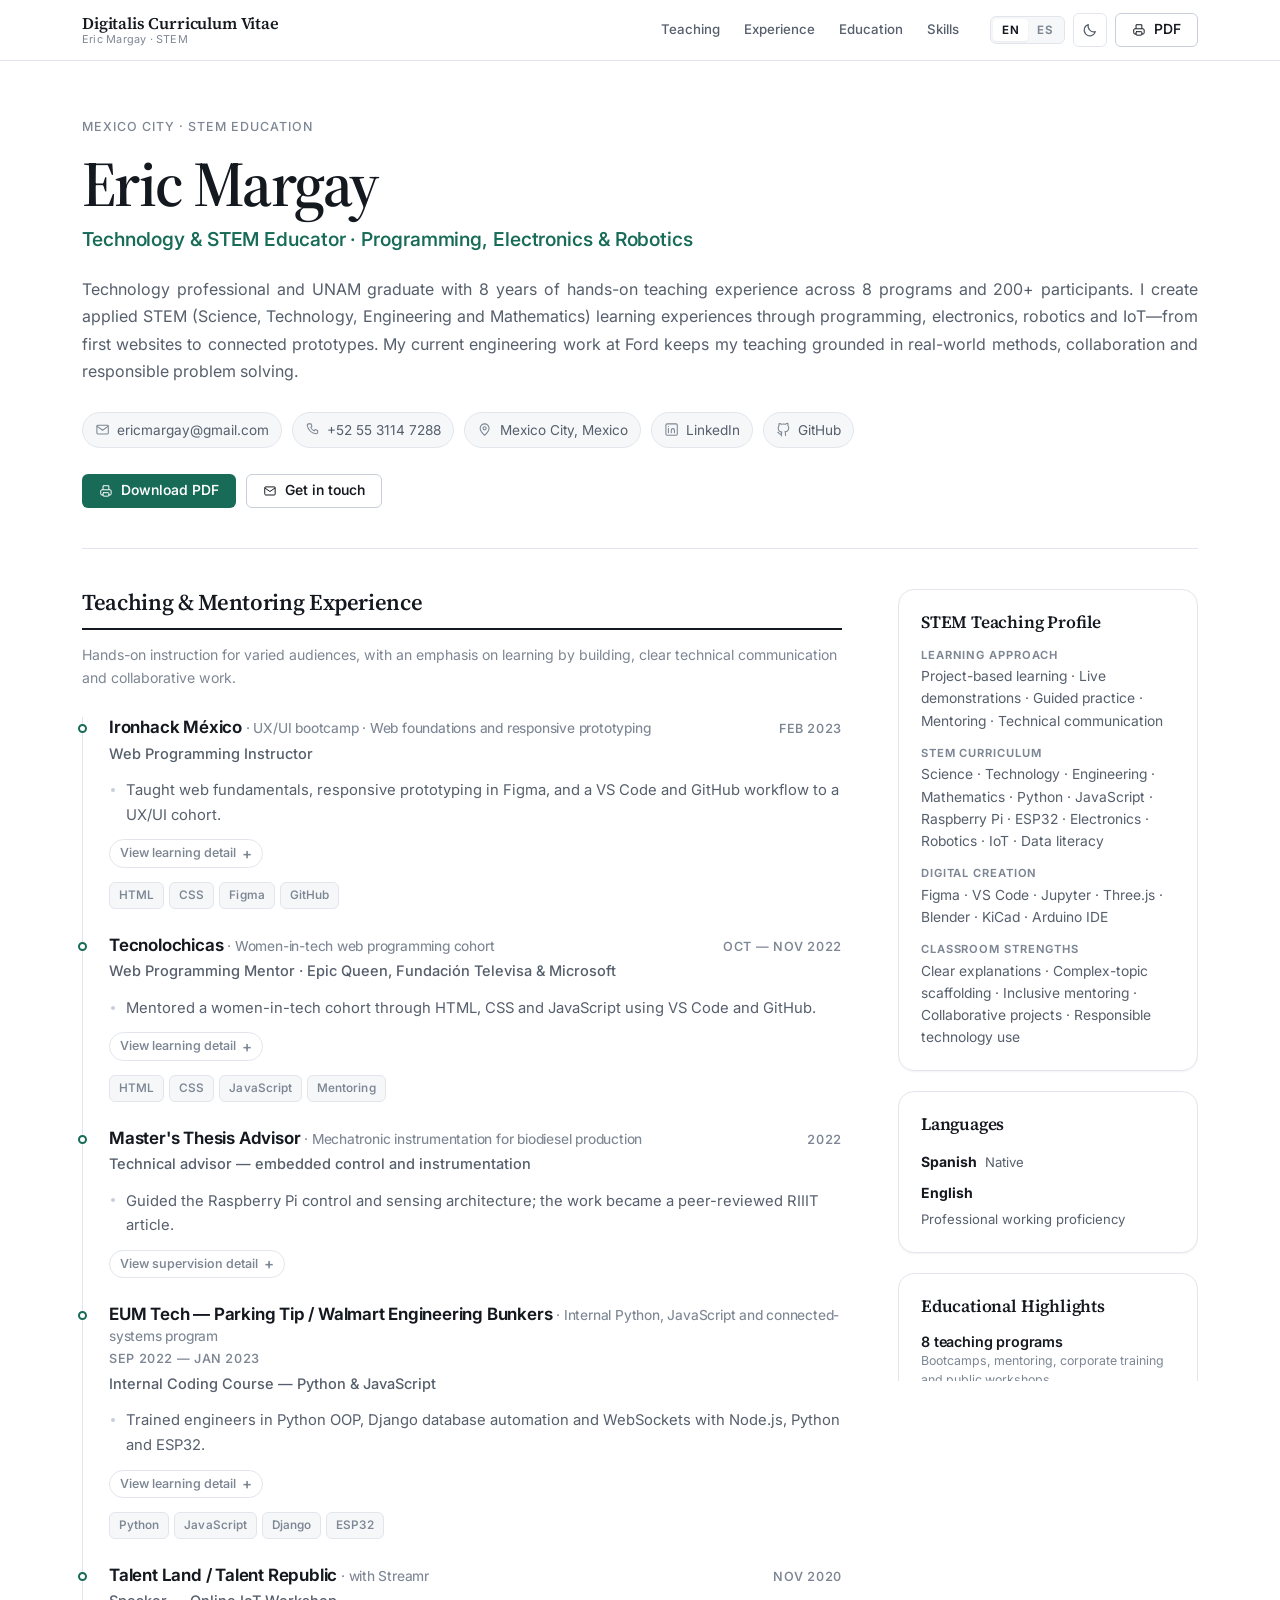
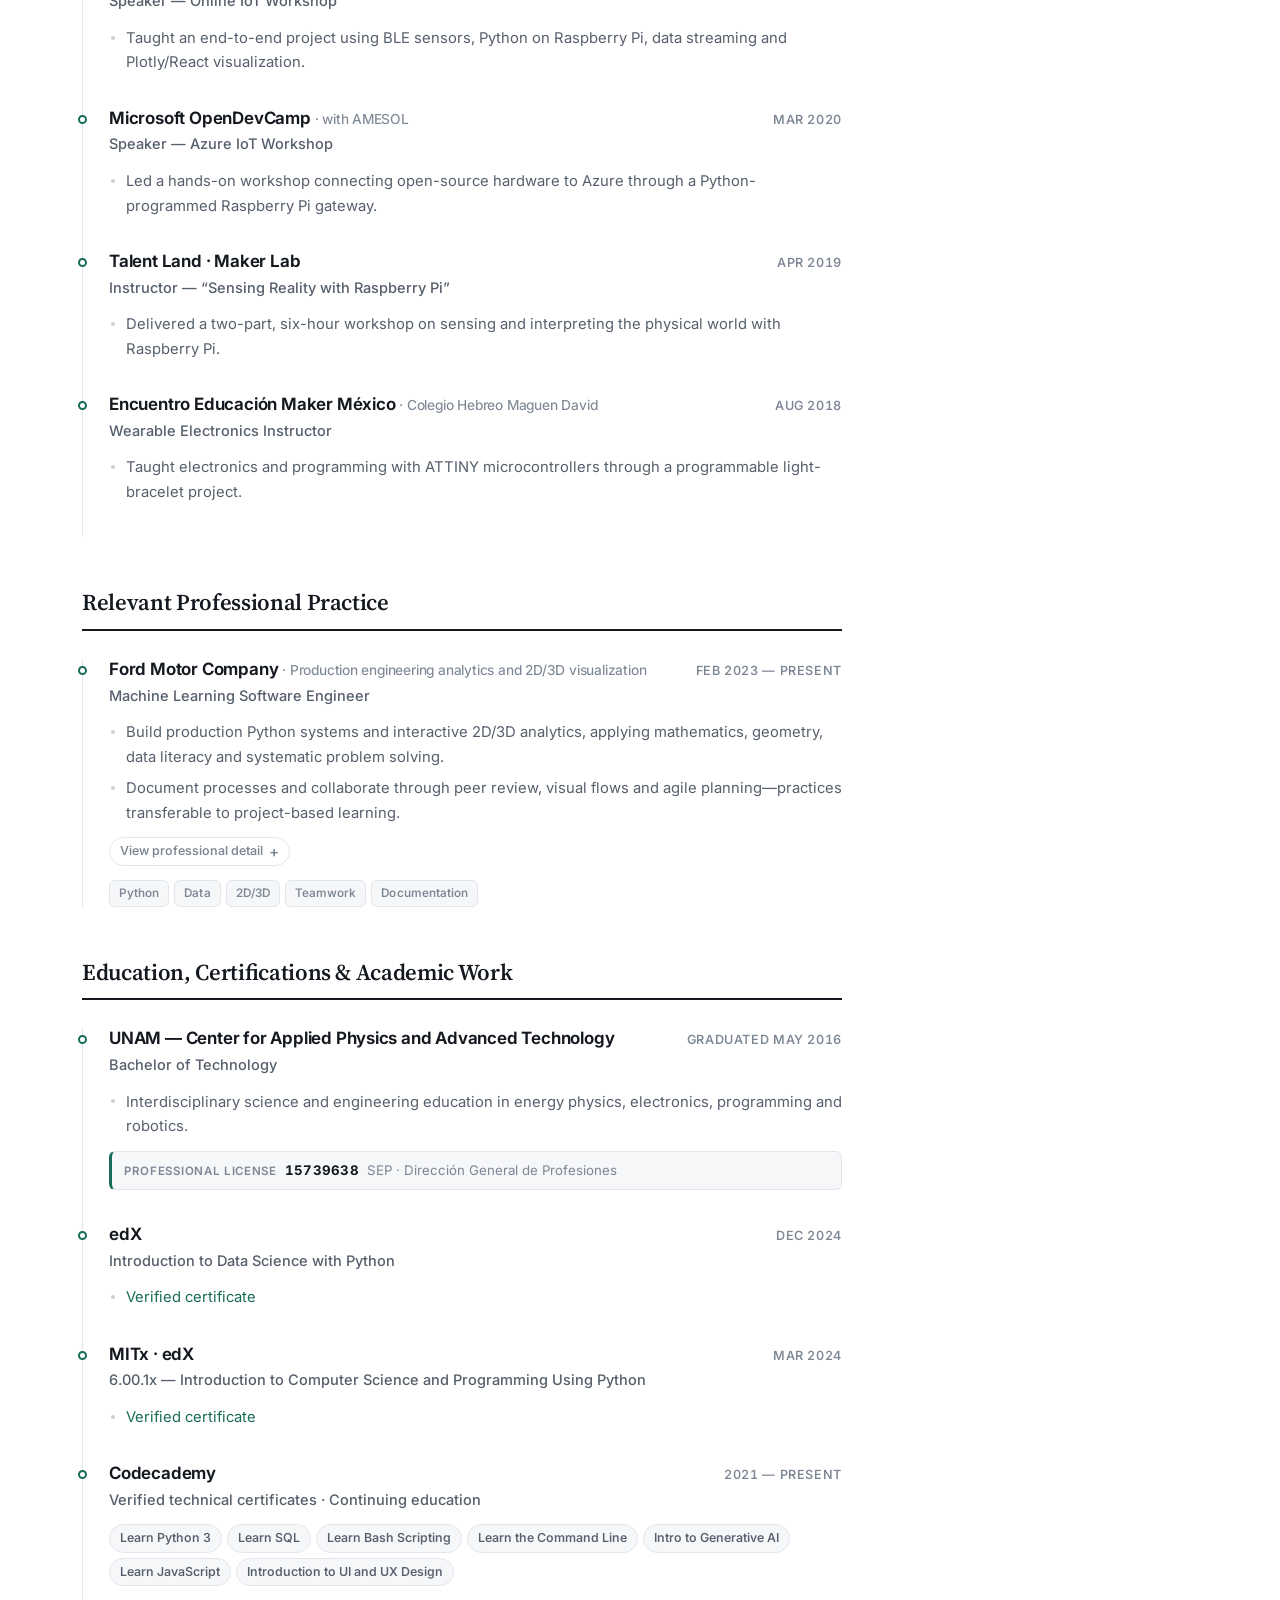
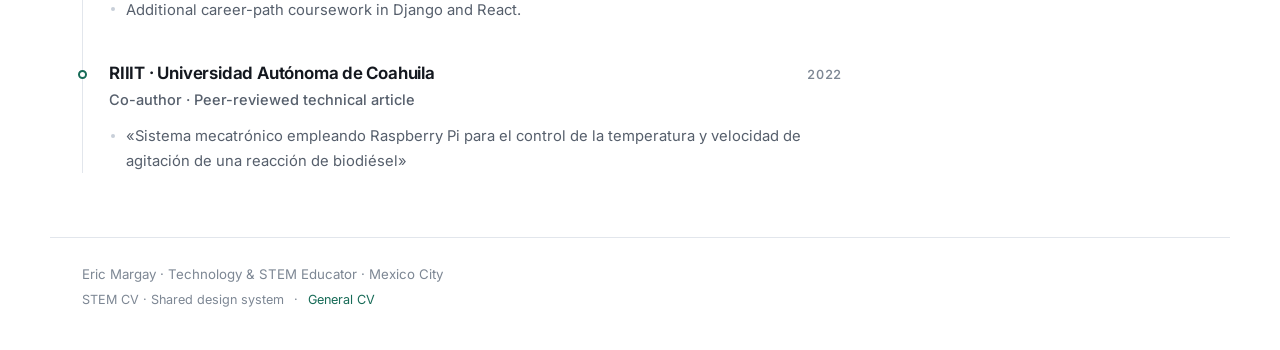
==== commit 77771505: "Hardware Update" ====
--- a/Edu/index.html
+++ b/Edu/index.html
@@ -14,7 +14,7 @@
     <meta property="og:url" content="https://ericmargay.github.io/Curriculum_Vitae/Edu/">
     <meta name="theme-color" content="#ffffff" media="(prefers-color-scheme: light)">
     <meta name="theme-color" content="#0e1116" media="(prefers-color-scheme: dark)">
-    <link rel="icon" href="data:image/svg+xml,<svg xmlns='http://www.w3.org/2000/svg' viewBox='0 0 100 100'><text y='.9em' font-size='90'>⚡</text></svg>">
+    <link rel="icon" type="image/svg+xml" href="../favicon.svg">
     <link rel="preconnect" href="https://fonts.googleapis.com">
     <link rel="preconnect" href="https://fonts.gstatic.com" crossorigin>
     <link href="https://fonts.googleapis.com/css2?family=Inter:wght@300..800&family=Source+Serif+4:opsz,wght@8..60,400..700&display=swap" rel="stylesheet">
@@ -70,22 +70,23 @@
         <div class="layout"><div class="layout__main">
             <section class="section" id="teaching"><h2 class="section__title"><span class="en">Teaching &amp; Mentoring Experience</span><span class="es">Experiencia Docente y Mentoría</span></h2><p class="section__note"><span class="en">Hands-on instruction for varied audiences, with an emphasis on learning by building, clear technical communication and collaborative work.</span><span class="es">Formación práctica para públicos diversos, con énfasis en aprender construyendo, comunicar con claridad y trabajar de forma colaborativa.</span></p>
                 <ol class="timeline timeline--compact">
-                    <li class="entry"><div class="entry__head"><h3 class="entry__org">Ironhack México<span class="entry__org-sub">UX/UI Bootcamp</span></h3><p class="entry__date">Feb 2023</p></div><p class="entry__role"><span class="en">Web Programming Instructor</span><span class="es">Instructor de Programación Web</span></p><ul class="bullets"><li class="en">Taught web fundamentals, responsive prototyping in Figma, and a VS Code and GitHub workflow to a UX/UI cohort.</li><li class="es">Enseñé fundamentos web, prototipado responsivo en Figma y el flujo de trabajo con VS Code y GitHub a una generación de UX/UI.</li></ul><ul class="tags"><li>HTML</li><li>CSS</li><li>Figma</li><li>GitHub</li></ul></li>
-                    <li class="entry"><div class="entry__head"><h3 class="entry__org"><a href="https://tecnolochicas.mx/" target="_blank" rel="noopener">Tecnolochicas</a><span class="entry__org-sub">Epic Queen · Fundación Televisa · Microsoft</span></h3><p class="entry__date">Oct — Nov 2022</p></div><p class="entry__role"><span class="en">Web Programming Mentor</span><span class="es">Mentor de Programación Web</span></p><ul class="bullets"><li class="en">Mentored a women-in-tech cohort through HTML, CSS and JavaScript using VS Code and GitHub.</li><li class="es">Acompañé a una generación de mujeres en tecnología en HTML, CSS y JavaScript usando VS Code y GitHub.</li></ul><ul class="tags"><li>HTML</li><li>CSS</li><li>JavaScript</li><li>Mentoring</li></ul></li>
-                    <li class="entry"><div class="entry__head"><h3 class="entry__org"><span class="en">Master's Thesis Advisor</span><span class="es">Asesor de Tesis de Maestría</span><span class="entry__org-sub"><span class="en">Mechatronic instrumentation for biodiesel production</span><span class="es">Instrumentación mecatrónica para producción de biodiésel</span></span></h3><p class="entry__date">2022</p></div><p class="entry__role"><span class="en">Technical advisor — embedded control and instrumentation</span><span class="es">Asesor técnico — control embebido e instrumentación</span></p><ul class="bullets"><li class="en">Guided the Raspberry Pi control and sensing architecture; the work became a peer-reviewed RIIIT article.</li><li class="es">Orienté la arquitectura de control y sensado con Raspberry Pi; el trabajo derivó en un artículo arbitrado en RIIIT.</li></ul></li>
-                    <li class="entry"><div class="entry__head"><h3 class="entry__org">EUM Tech<span class="entry__org-sub">Walmart account</span></h3><p class="entry__date"><span class="en">Sep 2022 — Jan 2023</span><span class="es">Sep 2022 — Ene 2023</span></p></div><p class="entry__role"><span class="en">Internal Coding Course — Python &amp; JavaScript</span><span class="es">Curso Interno de Código — Python y JavaScript</span></p><ul class="bullets"><li class="en">Trained engineers in Python OOP, Django database automation and WebSockets with Node.js, Python and ESP32.</li><li class="es">Capacité a ingenieros en POO con Python, automatización de bases de datos con Django y WebSockets con Node.js, Python y ESP32.</li></ul><ul class="tags"><li>Python</li><li>JavaScript</li><li>Django</li><li>ESP32</li></ul></li>
+                    <li class="entry"><div class="entry__head"><h3 class="entry__org">Ironhack México<span class="entry__org-sub"><span class="en">UX/UI bootcamp · Web foundations and responsive prototyping</span><span class="es">Bootcamp UX/UI · Fundamentos web y prototipado responsivo</span></span></h3><p class="entry__date">Feb 2023</p></div><p class="entry__role"><span class="en">Web Programming Instructor</span><span class="es">Instructor de Programación Web</span></p><ul class="bullets"><li class="en">Taught web fundamentals, responsive prototyping in Figma, and a VS Code and GitHub workflow to a UX/UI cohort.</li><li class="es">Enseñé fundamentos web, prototipado responsivo en Figma y el flujo de trabajo con VS Code y GitHub a una generación de UX/UI.</li></ul><details class="more"><summary><span class="en">View learning detail</span><span class="es">Ver detalle de aprendizaje</span></summary><ul class="bullets"><li class="en"><strong>Learning sequence:</strong> connected interface structure, visual styling, responsive decisions and prototype hand-off in one practical workflow.</li><li class="es"><strong>Secuencia de aprendizaje:</strong> conecté estructura de interfaces, estilo visual, decisiones responsivas y transferencia del prototipo en un flujo práctico.</li><li class="en"><strong>Professional tools:</strong> introduced Figma, VS Code and GitHub as a shared vocabulary between design and development.</li><li class="es"><strong>Herramientas profesionales:</strong> introduje Figma, VS Code y GitHub como vocabulario común entre diseño y desarrollo.</li></ul></details><ul class="tags"><li>HTML</li><li>CSS</li><li>Figma</li><li>GitHub</li></ul></li>
+                    <li class="entry"><div class="entry__head"><h3 class="entry__org"><a href="https://tecnolochicas.mx/" target="_blank" rel="noopener">Tecnolochicas</a><span class="entry__org-sub"><span class="en">Women-in-tech web programming cohort</span><span class="es">Generación de programación web para mujeres en tecnología</span></span></h3><p class="entry__date">Oct — Nov 2022</p></div><p class="entry__role"><span class="en">Web Programming Mentor · Epic Queen, Fundación Televisa &amp; Microsoft</span><span class="es">Mentor de Programación Web · Epic Queen, Fundación Televisa y Microsoft</span></p><ul class="bullets"><li class="en">Mentored a women-in-tech cohort through HTML, CSS and JavaScript using VS Code and GitHub.</li><li class="es">Acompañé a una generación de mujeres en tecnología en HTML, CSS y JavaScript usando VS Code y GitHub.</li></ul><details class="more"><summary><span class="en">View learning detail</span><span class="es">Ver detalle de aprendizaje</span></summary><ul class="bullets"><li class="en"><strong>Guided practice:</strong> broke web projects into achievable milestones and supported participants through implementation and debugging.</li><li class="es"><strong>Práctica guiada:</strong> dividí proyectos web en metas alcanzables y acompañé a las participantes durante implementación y depuración.</li><li class="en"><strong>Portfolio outcome:</strong> connected code fundamentals with version control and a presentable project workflow.</li><li class="es"><strong>Resultado de portafolio:</strong> conecté fundamentos de código con control de versiones y un flujo de proyecto presentable.</li></ul></details><ul class="tags"><li>HTML</li><li>CSS</li><li>JavaScript</li><li>Mentoring</li></ul></li>
+                    <li class="entry"><div class="entry__head"><h3 class="entry__org"><span class="en">Master's Thesis Advisor</span><span class="es">Asesor de Tesis de Maestría</span><span class="entry__org-sub"><span class="en">Mechatronic instrumentation for biodiesel production</span><span class="es">Instrumentación mecatrónica para producción de biodiésel</span></span></h3><p class="entry__date">2022</p></div><p class="entry__role"><span class="en">Technical advisor — embedded control and instrumentation</span><span class="es">Asesor técnico — control embebido e instrumentación</span></p><ul class="bullets"><li class="en">Guided the Raspberry Pi control and sensing architecture; the work became a peer-reviewed RIIIT article.</li><li class="es">Orienté la arquitectura de control y sensado con Raspberry Pi; el trabajo derivó en un artículo arbitrado en RIIIT.</li></ul><details class="more"><summary><span class="en">View supervision detail</span><span class="es">Ver detalle de asesoría</span></summary><ul class="bullets"><li class="en"><strong>Technical guidance:</strong> connected sensors, Raspberry Pi control and the physical reactor process into a coherent research architecture.</li><li class="es"><strong>Orientación técnica:</strong> conecté sensores, control con Raspberry Pi y el proceso físico del reactor en una arquitectura de investigación coherente.</li><li class="en"><strong>Academic result:</strong> supported the documentation and technical contribution that became a peer-reviewed publication.</li><li class="es"><strong>Resultado académico:</strong> apoyé la documentación y contribución técnica que se convirtió en una publicación arbitrada.</li></ul></details></li>
+                    <li class="entry"><div class="entry__head"><h3 class="entry__org"><a href="https://eumtech.com.mx/" target="_blank" rel="noopener">EUM Tech — Parking Tip / Walmart Engineering Bunkers</a><span class="entry__org-sub"><span class="en">Internal Python, JavaScript and connected-systems program</span><span class="es">Programa interno de Python, JavaScript y sistemas conectados</span></span></h3><p class="entry__date"><span class="en">Sep 2022 — Jan 2023</span><span class="es">Sep 2022 — Ene 2023</span></p></div><p class="entry__role"><span class="en">Internal Coding Course — Python &amp; JavaScript</span><span class="es">Curso Interno de Código — Python y JavaScript</span></p><ul class="bullets"><li class="en">Trained engineers in Python OOP, Django database automation and WebSockets with Node.js, Python and ESP32.</li><li class="es">Capacité a ingenieros en POO con Python, automatización de bases de datos con Django y WebSockets con Node.js, Python y ESP32.</li></ul><details class="more"><summary><span class="en">View learning detail</span><span class="es">Ver detalle de aprendizaje</span></summary><ul class="bullets"><li class="en"><strong>Curriculum:</strong> progressed from object-oriented modeling and Django automation to client/server communication across Node.js, Python and ESP32.</li><li class="es"><strong>Temario:</strong> avancé desde modelado orientado a objetos y automatización con Django hasta comunicación cliente/servidor con Node.js, Python y ESP32.</li><li class="en"><strong>Workplace transfer:</strong> used examples drawn from the team's connected-device architecture so the learning applied directly to active engineering work.</li><li class="es"><strong>Transferencia al trabajo:</strong> utilicé ejemplos de la arquitectura de dispositivos conectados del equipo para aplicar el aprendizaje directamente al trabajo de ingeniería.</li></ul></details><ul class="tags"><li>Python</li><li>JavaScript</li><li>Django</li><li>ESP32</li></ul></li>
                     <li class="entry"><div class="entry__head"><h3 class="entry__org">Talent Land / Talent Republic<span class="entry__org-sub">with Streamr</span></h3><p class="entry__date">Nov 2020</p></div><p class="entry__role"><span class="en">Speaker — Online IoT Workshop</span><span class="es">Ponente — Taller de IoT en línea</span></p><ul class="bullets"><li class="en">Taught an end-to-end project using BLE sensors, Python on Raspberry Pi, data streaming and Plotly/React visualization.</li><li class="es">Enseñé un proyecto completo con sensores BLE, Python en Raspberry Pi, transmisión de datos y visualización con Plotly/React.</li></ul></li>
                     <li class="entry"><div class="entry__head"><h3 class="entry__org">Microsoft OpenDevCamp<span class="entry__org-sub">with AMESOL</span></h3><p class="entry__date">Mar 2020</p></div><p class="entry__role"><span class="en">Speaker — Azure IoT Workshop</span><span class="es">Ponente — Taller de IoT con Azure</span></p><ul class="bullets"><li class="en">Led a hands-on workshop connecting open-source hardware to Azure through a Python-programmed Raspberry Pi gateway.</li><li class="es">Dirigí un taller práctico para conectar hardware abierto a Azure mediante un gateway Raspberry Pi programado en Python.</li></ul></li>
                     <li class="entry"><div class="entry__head"><h3 class="entry__org">Talent Land · Maker Lab</h3><p class="entry__date"><span class="en">Apr 2019</span><span class="es">Abr 2019</span></p></div><p class="entry__role"><span class="en">Instructor — “Sensing Reality with Raspberry Pi”</span><span class="es">Instructor — «Percibiendo la realidad con Raspberry Pi»</span></p><ul class="bullets"><li class="en">Delivered a two-part, six-hour workshop on sensing and interpreting the physical world with Raspberry Pi.</li><li class="es">Impartí un taller práctico de seis horas en dos partes sobre sensado e interpretación del mundo físico con Raspberry Pi.</li></ul></li>
                     <li class="entry"><div class="entry__head"><h3 class="entry__org">Encuentro Educación Maker México<span class="entry__org-sub">Colegio Hebreo Maguen David</span></h3><p class="entry__date"><span class="en">Aug 2018</span><span class="es">Ago 2018</span></p></div><p class="entry__role"><span class="en">Wearable Electronics Instructor</span><span class="es">Instructor de Electrónica Wearable</span></p><ul class="bullets"><li class="en">Taught electronics and programming with ATTINY microcontrollers through a programmable light-bracelet project.</li><li class="es">Enseñé electrónica y programación con microcontroladores ATTINY mediante un proyecto de brazalete de luz programable.</li></ul></li>
                 </ol>
             </section>
-            <section class="section" id="experience"><h2 class="section__title"><span class="en">Relevant Professional Practice</span><span class="es">Práctica Profesional Relevante</span></h2><ol class="timeline"><li class="entry"><div class="entry__head"><h3 class="entry__org">Ford Motor Company<span class="entry__org-sub">Global Technology &amp; Business Center</span></h3><p class="entry__date"><span class="en">Feb 2023 — Present</span><span class="es">Feb 2023 — Actualidad</span></p></div><p class="entry__role"><span class="en">Machine Learning Software Engineer</span><span class="es">Ingeniero de Software de Machine Learning</span></p><ul class="bullets"><li class="en">Build production Python systems and interactive 2D/3D analytics, applying mathematics, geometry, data literacy and systematic problem solving.</li><li class="es">Desarrollo sistemas en Python y analítica interactiva 2D/3D, aplicando matemáticas, geometría, alfabetización de datos y resolución sistemática de problemas.</li><li class="en">Document processes and collaborate through peer review, visual flows and agile planning—practices transferable to project-based learning.</li><li class="es">Documento procesos y colaboro mediante revisión entre pares, flujos visuales y planeación ágil, prácticas transferibles al aprendizaje por proyectos.</li></ul><ul class="tags"><li>Python</li><li>Data</li><li>2D/3D</li><li>Teamwork</li><li>Documentation</li></ul></li></ol></section>
-            <section class="section" id="education"><h2 class="section__title"><span class="en">Education, Certifications &amp; Academic Work</span><span class="es">Formación, Certificaciones y Trabajo Académico</span></h2><ol class="timeline"><li class="entry"><div class="entry__head"><h3 class="entry__org"><span class="en">UNAM — Center for Applied Physics and Advanced Technology</span><span class="es">UNAM — Centro de Física Aplicada y Tecnología Avanzada</span></h3><p class="entry__date"><span class="en">Graduated May 2016</span><span class="es">Titulado Mayo 2016</span></p></div><p class="entry__role"><span class="en">Bachelor of Technology</span><span class="es">Licenciatura en Tecnología</span></p><ul class="bullets"><li class="en">Interdisciplinary science and engineering education in energy physics, electronics, programming and robotics.</li><li class="es">Formación interdisciplinaria en ciencia e ingeniería: física de la energía, electrónica, programación y robótica.</li></ul><p class="credential"><span class="credential__label en">Professional License</span><span class="credential__label es">Cédula Profesional</span><strong class="credential__id">15739638</strong><span class="credential__issuer">SEP · Dirección General de Profesiones</span></p></li><li class="entry"><div class="entry__head"><h3 class="entry__org">MITx · edX</h3><p class="entry__date">2024</p></div><p class="entry__role">6.00.1x — Introduction to Computer Science and Programming Using Python</p><ul class="bullets"><li><a href="https://courses.edx.org/certificates/3fa06712cd6d4a958d91b57e9aebf2d1" target="_blank" rel="noopener"><span class="en">Verified certificate</span><span class="es">Certificado verificado</span></a></li></ul></li><li class="entry"><div class="entry__head"><h3 class="entry__org"><a href="https://www.codecademy.com/profiles/ericMargay" target="_blank" rel="noopener">Codecademy</a></h3><p class="entry__date"><span class="en">2021 — Present</span><span class="es">2021 — Actualidad</span></p></div><p class="entry__role"><span class="en">Verified technical certificates · Continuing education</span><span class="es">Certificados técnicos verificados · Formación continua</span></p><ul class="certs"><li><a href="https://www.codecademy.com/profiles/ericMargay/certificates/6c152bd262967f8c941c9707ed636bda" target="_blank" rel="noopener">Learn Python 3</a></li><li><a href="https://www.codecademy.com/profiles/ericMargay/certificates/042a4e5884e3eb6ea1f2a12be6abb851" target="_blank" rel="noopener">Learn SQL</a></li><li><a href="https://www.codecademy.com/profiles/ericMargay/certificates/37c55263a9f1b1f7603f7551c293ecbd" target="_blank" rel="noopener">Learn Bash Scripting</a></li><li><a href="https://www.codecademy.com/profiles/ericMargay/certificates/c87ba0541f8be78bc2f4ba1128233f6f" target="_blank" rel="noopener">Learn the Command Line</a></li><li><a href="https://www.codecademy.com/profiles/ericMargay/certificates/28ccb695c353465a8785a036ad32d3b9" target="_blank" rel="noopener">Intro to Generative AI</a></li><li><a href="https://www.codecademy.com/profiles/ericMargay/certificates/705dcb15de0da4dd9d9fc4f3274b430e" target="_blank" rel="noopener">Learn JavaScript</a></li><li><a href="https://www.codecademy.com/profiles/ericMargay/certificates/4ccef8d532484ea2aeec3b3b3dbb4f9c" target="_blank" rel="noopener">Introduction to UI and UX Design</a></li></ul><ul class="bullets"><li class="en">Additional career-path coursework in Django and React.</li><li class="es">Formación adicional en las rutas de Django y React.</li></ul></li><li class="entry"><div class="entry__head"><h3 class="entry__org">RIIIT · Universidad Autónoma de Coahuila</h3><p class="entry__date">2022</p></div><p class="entry__role"><span class="en">Co-author · Peer-reviewed technical article</span><span class="es">Coautor · Artículo técnico arbitrado</span></p><ul class="bullets"><li lang="es">«Sistema mecatrónico empleando Raspberry Pi para el control de la temperatura y velocidad de agitación de una reacción de biodiésel»</li></ul></li></ol></section>
+            <section class="section" id="experience"><h2 class="section__title"><span class="en">Relevant Professional Practice</span><span class="es">Práctica Profesional Relevante</span></h2><ol class="timeline"><li class="entry"><div class="entry__head"><h3 class="entry__org">Ford Motor Company<span class="entry__org-sub"><span class="en">Production engineering analytics and 2D/3D visualization</span><span class="es">Analítica de ingeniería en producción y visualización 2D/3D</span></span></h3><p class="entry__date"><span class="en">Feb 2023 — Present</span><span class="es">Feb 2023 — Actualidad</span></p></div><p class="entry__role"><span class="en">Machine Learning Software Engineer</span><span class="es">Ingeniero de Software de Machine Learning</span></p><ul class="bullets"><li class="en">Build production Python systems and interactive 2D/3D analytics, applying mathematics, geometry, data literacy and systematic problem solving.</li><li class="es">Desarrollo sistemas en Python y analítica interactiva 2D/3D, aplicando matemáticas, geometría, alfabetización de datos y resolución sistemática de problemas.</li><li class="en">Document processes and collaborate through peer review, visual flows and agile planning—practices transferable to project-based learning.</li><li class="es">Documento procesos y colaboro mediante revisión entre pares, flujos visuales y planeación ágil, prácticas transferibles al aprendizaje por proyectos.</li></ul><details class="more"><summary><span class="en">View professional detail</span><span class="es">Ver detalle profesional</span></summary><ul class="bullets"><li class="en"><strong>Applied STEM:</strong> use programming, geometry, data analysis and visualization to turn complex simulation output into understandable engineering evidence.</li><li class="es"><strong>STEM aplicado:</strong> utilizo programación, geometría, análisis de datos y visualización para convertir simulaciones complejas en evidencia comprensible.</li><li class="en"><strong>Transferable practice:</strong> reproducible work, peer review, documentation and iterative delivery model the same habits required in project-based learning.</li><li class="es"><strong>Práctica transferible:</strong> trabajo reproducible, revisión entre pares, documentación y entrega iterativa reflejan los hábitos del aprendizaje por proyectos.</li></ul></details><ul class="tags"><li>Python</li><li>Data</li><li>2D/3D</li><li>Teamwork</li><li>Documentation</li></ul></li></ol></section>
+            <section class="section" id="education"><h2 class="section__title"><span class="en">Education, Certifications &amp; Academic Work</span><span class="es">Formación, Certificaciones y Trabajo Académico</span></h2><ol class="timeline"><li class="entry"><div class="entry__head"><h3 class="entry__org"><span class="en">UNAM — Center for Applied Physics and Advanced Technology</span><span class="es">UNAM — Centro de Física Aplicada y Tecnología Avanzada</span></h3><p class="entry__date"><span class="en">Graduated May 2016</span><span class="es">Titulado Mayo 2016</span></p></div><p class="entry__role"><span class="en">Bachelor of Technology</span><span class="es">Licenciatura en Tecnología</span></p><ul class="bullets"><li class="en">Interdisciplinary science and engineering education in energy physics, electronics, programming and robotics.</li><li class="es">Formación interdisciplinaria en ciencia e ingeniería: física de la energía, electrónica, programación y robótica.</li></ul><p class="credential"><span class="credential__label en">Professional License</span><span class="credential__label es">Cédula Profesional</span><strong class="credential__id">15739638</strong><span class="credential__issuer">SEP · Dirección General de Profesiones</span></p></li><li class="entry"><div class="entry__head"><h3 class="entry__org">edX</h3><p class="entry__date"><span class="en">Dec 2024</span><span class="es">Dic 2024</span></p></div><p class="entry__role">Introduction to Data Science with Python</p><ul class="bullets"><li><a href="https://courses.edx.org/certificates/846cb3393f244650b7f9859f1d517a48" target="_blank" rel="noopener"><span class="en">Verified certificate</span><span class="es">Certificado verificado</span></a></li></ul></li><li class="entry"><div class="entry__head"><h3 class="entry__org">MITx · edX</h3><p class="entry__date">Mar 2024</p></div><p class="entry__role">6.00.1x — Introduction to Computer Science and Programming Using Python</p><ul class="bullets"><li><a href="https://courses.edx.org/certificates/3fa06712cd6d4a958d91b57e9aebf2d1" target="_blank" rel="noopener"><span class="en">Verified certificate</span><span class="es">Certificado verificado</span></a></li></ul></li><li class="entry"><div class="entry__head"><h3 class="entry__org"><a href="https://www.codecademy.com/profiles/ericMargay" target="_blank" rel="noopener">Codecademy</a></h3><p class="entry__date"><span class="en">2021 — Present</span><span class="es">2021 — Actualidad</span></p></div><p class="entry__role"><span class="en">Verified technical certificates · Continuing education</span><span class="es">Certificados técnicos verificados · Formación continua</span></p><ul class="certs"><li><a href="https://www.codecademy.com/profiles/ericMargay/certificates/6c152bd262967f8c941c9707ed636bda" target="_blank" rel="noopener">Learn Python 3</a></li><li><a href="https://www.codecademy.com/profiles/ericMargay/certificates/042a4e5884e3eb6ea1f2a12be6abb851" target="_blank" rel="noopener">Learn SQL</a></li><li><a href="https://www.codecademy.com/profiles/ericMargay/certificates/37c55263a9f1b1f7603f7551c293ecbd" target="_blank" rel="noopener">Learn Bash Scripting</a></li><li><a href="https://www.codecademy.com/profiles/ericMargay/certificates/c87ba0541f8be78bc2f4ba1128233f6f" target="_blank" rel="noopener">Learn the Command Line</a></li><li><a href="https://www.codecademy.com/profiles/ericMargay/certificates/28ccb695c353465a8785a036ad32d3b9" target="_blank" rel="noopener">Intro to Generative AI</a></li><li><a href="https://www.codecademy.com/profiles/ericMargay/certificates/705dcb15de0da4dd9d9fc4f3274b430e" target="_blank" rel="noopener">Learn JavaScript</a></li><li><a href="https://www.codecademy.com/profiles/ericMargay/certificates/4ccef8d532484ea2aeec3b3b3dbb4f9c" target="_blank" rel="noopener">Introduction to UI and UX Design</a></li></ul><ul class="bullets"><li class="en">Additional career-path coursework in Django and React.</li><li class="es">Formación adicional en las rutas de Django y React.</li></ul></li><li class="entry"><div class="entry__head"><h3 class="entry__org">RIIIT · Universidad Autónoma de Coahuila</h3><p class="entry__date">2022</p></div><p class="entry__role"><span class="en">Co-author · Peer-reviewed technical article</span><span class="es">Coautor · Artículo técnico arbitrado</span></p><ul class="bullets"><li lang="es">«Sistema mecatrónico empleando Raspberry Pi para el control de la temperatura y velocidad de agitación de una reacción de biodiésel»</li></ul></li></ol></section>
         </div><aside class="layout__aside">
             <section class="card" id="skills"><h2 class="card__title"><span class="en">STEM Teaching Profile</span><span class="es">Perfil Docente STEM</span></h2><div class="skill-group"><h3><span class="en">Learning approach</span><span class="es">Enfoque de aprendizaje</span></h3><p><span class="en">Project-based learning · Live demonstrations · Guided practice · Mentoring · Technical communication</span><span class="es">Aprendizaje por proyectos · Demostraciones · Práctica guiada · Mentoría · Comunicación técnica</span></p></div><div class="skill-group"><h3><span class="en">STEM curriculum</span><span class="es">Contenidos STEM</span></h3><p>Science · Technology · Engineering · Mathematics · Python · JavaScript · Raspberry Pi · ESP32 · Electronics · Robotics · IoT · Data literacy</p></div><div class="skill-group"><h3><span class="en">Digital creation</span><span class="es">Creación digital</span></h3><p>Figma · VS Code · Jupyter · Three.js · Blender · KiCad · Arduino IDE</p></div><div class="skill-group"><h3><span class="en">Classroom strengths</span><span class="es">Fortalezas en aula</span></h3><p><span class="en">Clear explanations · Complex-topic scaffolding · Inclusive mentoring · Collaborative projects · Responsible technology use</span><span class="es">Explicaciones claras · Progresión de temas complejos · Mentoría inclusiva · Proyectos colaborativos · Uso responsable de tecnología</span></p></div></section>
             <section class="card" id="languages"><h2 class="card__title"><span class="en">Languages</span><span class="es">Idiomas</span></h2><ul class="plain"><li><strong><span class="en">Spanish</span><span class="es">Español</span></strong><span class="muted"><span class="en">Native</span><span class="es">Nativo</span></span></li><li><strong><span class="en">English</span><span class="es">Inglés</span></strong><span class="muted"><span class="en">Professional working proficiency</span><span class="es">Competencia profesional</span></span></li></ul></section>
             <section class="card"><h2 class="card__title"><span class="en">Educational Highlights</span><span class="es">Aspectos Destacados</span></h2><ul class="awards"><li><h3><span class="en">8 teaching programs</span><span class="es">8 programas impartidos</span></h3><p class="awards__meta"><span class="en">Bootcamps, mentoring, corporate training and public workshops</span><span class="es">Bootcamps, mentoría, capacitación corporativa y talleres públicos</span></p></li><li><h3>200+ <span class="en">participants</span><span class="es">participantes</span></h3><p class="awards__meta"><span class="en">Across eight years of practical technology instruction</span><span class="es">A lo largo de ocho años de formación tecnológica práctica</span></p></li><li><h3><span class="en">Academic supervision</span><span class="es">Asesoría académica</span></h3><p class="awards__meta"><span class="en">Master's thesis contribution resulting in a peer-reviewed publication</span><span class="es">Contribución a tesis de maestría que derivó en publicación arbitrada</span></p></li></ul></section>
+            <section class="card" id="awards"><h2 class="card__title"><span class="en">Awards &amp; Recognition</span><span class="es">Premios y Reconocimientos</span></h2><ul class="awards"><li><h3><span class="en">Speaker — IoT with Python &amp; Azure</span><span class="es">Ponente — IoT con Python y Azure</span></h3><p class="awards__meta">OpenDevCamp / Microsoft · Hotel Galería Plaza Reforma, 2020</p></li><li><h3>Community Engineer Hero</h3><p class="awards__meta">Streamr · Talent Land Jalisco, <span class="en">April</span><span class="es">Abril</span> 2019</p></li><li><h3>Mentor — MXHACKS V</h3><p class="awards__meta">Major League Hacking Hackathon, 2018</p></li><li><h3><span class="en">Bots Crash Course</span><span class="es">Curso Intensivo de Bots</span></h3><p class="awards__meta">Wizeline Academy · Centro, 2017</p></li><li><h3>Facebook Hackathon</h3><p class="awards__meta">Aldea Digital 4G · <span class="en">Mexico City</span><span class="es">Ciudad de México</span>, 2017</p></li></ul></section>
         </aside></div>
     </main>
     <footer class="footer"><p><span class="en">Eric Margay · Technology &amp; STEM Educator · Mexico City</span><span class="es">Eric Margay · Docente de Tecnología y STEM · Ciudad de México</span></p><p class="footer__meta"><span class="en">STEM CV · Shared design system</span><span class="es">CV STEM · Sistema de diseño compartido</span> · <a href="../"><span class="en">General CV</span><span class="es">CV general</span></a></p></footer>
--- a/style.css
+++ b/style.css
@@ -106,6 +106,29 @@
     --ring: rgba(118, 214, 186, 0.5);
 }
 
+:root[data-variant="hardware"] {
+    --accent: #a34816;
+    --accent-hover: #7d3511;
+    --accent-soft: rgba(163, 72, 22, 0.09);
+    --ring: rgba(163, 72, 22, 0.4);
+}
+
+@media (prefers-color-scheme: dark) {
+    :root[data-variant="hardware"]:not([data-theme="light"]) {
+        --accent: #f0a36f;
+        --accent-hover: #ffc39b;
+        --accent-soft: rgba(240, 163, 111, 0.13);
+        --ring: rgba(240, 163, 111, 0.5);
+    }
+}
+
+:root[data-theme="dark"][data-variant="hardware"] {
+    --accent: #f0a36f;
+    --accent-hover: #ffc39b;
+    --accent-soft: rgba(240, 163, 111, 0.13);
+    --ring: rgba(240, 163, 111, 0.5);
+}
+
 /* --------------------------------------------------------------------------
    2. Base
    -------------------------------------------------------------------------- */
@@ -592,12 +615,14 @@
 }
 
 .hero__summary {
-    max-width: 72ch;
+    width: 100%;
+    max-width: none;
     margin-top: 20px;
     color: var(--text-muted);
     font-size: 1rem;
     line-height: 1.72;
-    text-align: start;
+    text-align: justify;
+    text-justify: inter-word;
     text-wrap: pretty;
     overflow-wrap: normal;
     word-break: normal;
@@ -1253,7 +1278,9 @@
 
     @page {
         size: Letter;
-        margin: 14mm 15mm;
+        /* A real printable safe area. Keeping this in @page (instead of on
+           main) makes the margin repeat correctly on every PDF page. */
+        margin: 16mm 17mm 17mm;
     }
 
     /* Backgrounds and borders are part of the design here (tags, rules), so
@@ -1265,32 +1292,50 @@
         print-color-adjust: exact;
     }
 
-    :root {
+    :root,
+    :root[data-theme="dark"] {
         /* Force the light palette regardless of the on-screen theme, with a
            deep indigo accent that stays legible in greyscale. */
-        --bg: #ffffff;
-        --bg-subtle: #f4f5f8;
-        --surface: #ffffff;
-        --border: #c9cfd9;
-        --border-strong: #8d95a3;
-        --text: #101319;
-        --text-muted: #23272f;
-        --text-faint: #545b66;
-        --accent: #1e3a8a;
-        --shadow-sm: none;
-        --shadow-md: none;
-        --shadow-lg: none;
+        color-scheme: light !important;
+        --bg: #ffffff !important;
+        --bg-subtle: #f4f5f8 !important;
+        --surface: #ffffff !important;
+        --border: #c9cfd9 !important;
+        --border-strong: #8d95a3 !important;
+        --text: #101319 !important;
+        --text-muted: #23272f !important;
+        --text-faint: #545b66 !important;
+        --accent: #1e3a8a !important;
+        --shadow-sm: none !important;
+        --shadow-md: none !important;
+        --shadow-lg: none !important;
+    }
+
+    /* Preserve each CV's identity while keeping its printable palette light. */
+    :root[data-variant="education"],
+    :root[data-theme="dark"][data-variant="education"] {
+        --accent: #176b57 !important;
+    }
+
+    :root[data-variant="hardware"],
+    :root[data-theme="dark"][data-variant="hardware"] {
+        --accent: #a34816 !important;
     }
 
     html {
         scroll-padding-top: 0;
+        background: #ffffff !important;
     }
 
     body {
-        background: #fff;
+        margin: 0;
+        background: #ffffff !important;
         color: var(--text);
         font-size: 9.7pt;
         line-height: 1.5;
+        overflow: visible;
+        orphans: 3;
+        widows: 3;
     }
 
     /* The printed sheet stays at Harvard length: the collapsible overflow
@@ -1301,13 +1346,12 @@
     .skip-link,
     .hero__actions,
     .hero__eyebrow,
-    .footer__meta,
+    .footer,
     .more {
         display: none !important;
     }
 
-    main,
-    .footer {
+    main {
         max-width: none;
         padding: 0;
     }
@@ -1339,7 +1383,8 @@
         font-size: 9.5pt;
         line-height: 1.5;
         color: var(--text-muted);
-        text-align: start;
+        text-align: justify;
+        text-justify: inter-word;
         hyphens: none;
         -webkit-hyphens: none;
     }
@@ -1391,6 +1436,8 @@
 
     .section {
         margin-bottom: 13pt;
+        break-inside: auto;
+        page-break-inside: auto;
     }
 
     .section__title,
@@ -1424,16 +1471,26 @@
 
     .entry {
         padding-bottom: 9pt;
+        /* Long roles (especially Waltem) are allowed to continue naturally.
+           Their atomic children below remain indivisible, avoiding clipping
+           while still preventing awkward splits inside a bullet or badge. */
+        break-inside: auto;
+        page-break-inside: auto;
+    }
+
+    .entry::before {
+        display: none;
+    }
+
+    .entry__head {
+        display: grid;
+        grid-template-columns: minmax(0, 1fr) max-content;
+        align-items: start;
+        gap: 0 12pt;
         break-inside: avoid;
         page-break-inside: avoid;
-    }
-
-    .entry::before {
-        display: none;
-    }
-
-    .entry__head {
-        gap: 0 12pt;
+        break-after: avoid;
+        page-break-after: avoid;
     }
 
     .entry__org {
@@ -1458,6 +1515,8 @@
         font-size: 8.5pt;
         font-weight: 600;
         color: var(--accent);
+        white-space: nowrap;
+        text-align: right;
     }
 
     .entry__role {
@@ -1467,10 +1526,13 @@
         font-weight: 500;
         color: var(--text-muted);
         break-after: avoid;
+        page-break-after: avoid;
     }
 
     .bullets {
         margin-top: 5pt;
+        break-before: avoid;
+        page-break-before: avoid;
     }
 
     .bullets li {
@@ -1482,6 +1544,7 @@
         text-align: justify;
         hyphens: auto;
         break-inside: avoid;
+        page-break-inside: avoid;
         orphans: 2;
         widows: 2;
     }
@@ -1538,6 +1601,8 @@
     .certs {
         gap: 2.5pt;
         margin-top: 4pt;
+        break-inside: avoid;
+        page-break-inside: avoid;
     }
 
     .certs a {
@@ -1556,18 +1621,25 @@
         flex-wrap: wrap;
         gap: 2.5pt;
         margin-top: 5pt;
+        break-inside: avoid;
+        page-break-inside: avoid;
     }
 
     .tags li {
         display: inline-block;
         padding: 1pt 4.5pt;
-        border: 0.5pt solid var(--border);
+        border: 0.65pt solid #8d95a3 !important;
         border-radius: 2.5pt;
-        background: var(--bg-subtle);
-        color: var(--text-faint);
+        /* Deliberately white: this stays readable even when a browser ignores
+           background-graphics preferences or prints a dark screen theme. */
+        background: #ffffff !important;
+        color: #23272f !important;
         font-size: 7.6pt;
         font-weight: 600;
         line-height: 1.5;
+        box-shadow: none !important;
+        break-inside: avoid;
+        page-break-inside: avoid;
     }
 
     .timeline--compact .entry {
@@ -1585,6 +1657,8 @@
         border-radius: 0;
         background: none;
         box-shadow: none;
+        break-inside: auto;
+        page-break-inside: auto;
     }
 
     .card__title {
@@ -1599,6 +1673,7 @@
         gap: 0 9pt;
         margin-bottom: 3pt;
         break-inside: avoid;
+        page-break-inside: avoid;
     }
 
     #skills .skill-group h3 {
@@ -1635,6 +1710,7 @@
         margin-bottom: 5pt;
         border-bottom: 0;
         break-inside: avoid;
+        page-break-inside: avoid;
     }
 
     .awards h3 {
@@ -1649,15 +1725,6 @@
         color: var(--text-faint);
     }
 
-    /* ---------------------------------------------------------------- Footer */
-
-    .footer {
-        padding: 9pt 0 0;
-        border-top: 0.5pt solid var(--border);
-        font-size: 8pt;
-        color: var(--text-faint);
-    }
-
     a {
         text-decoration: none;
     }
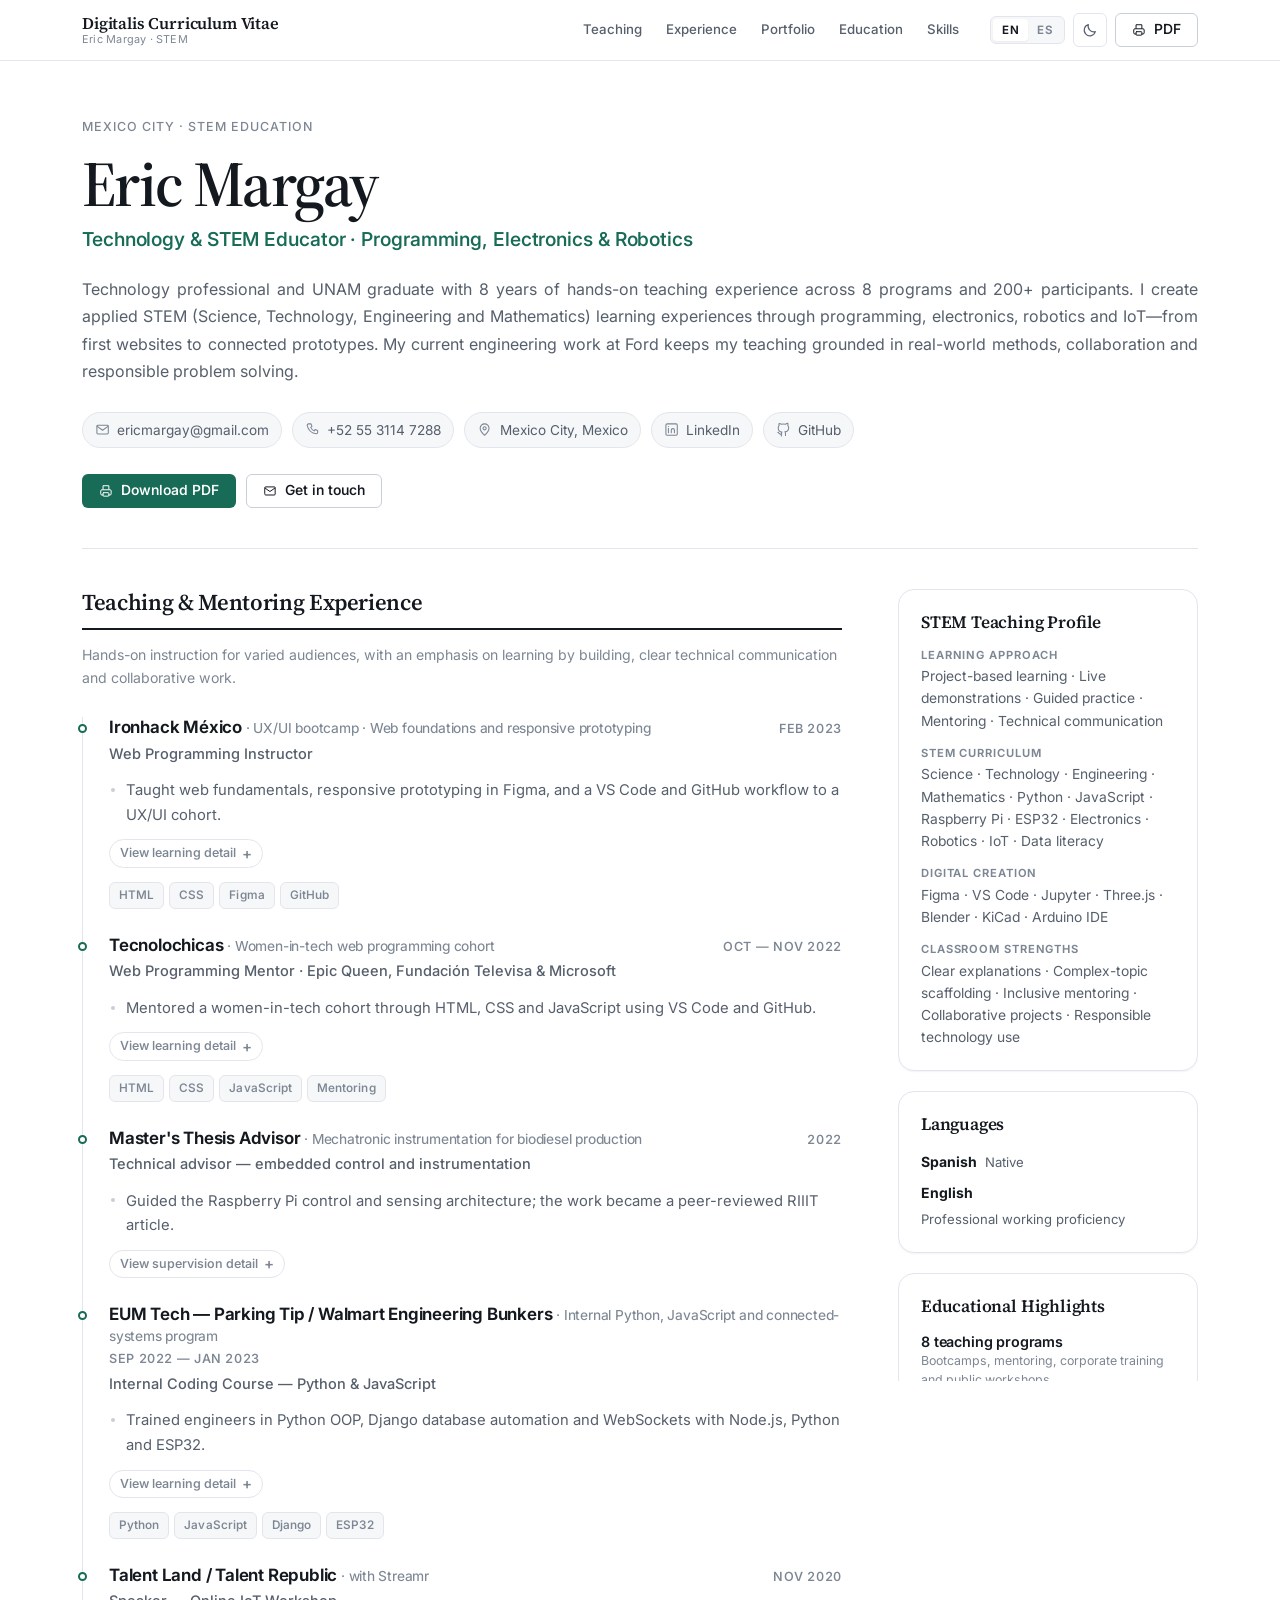
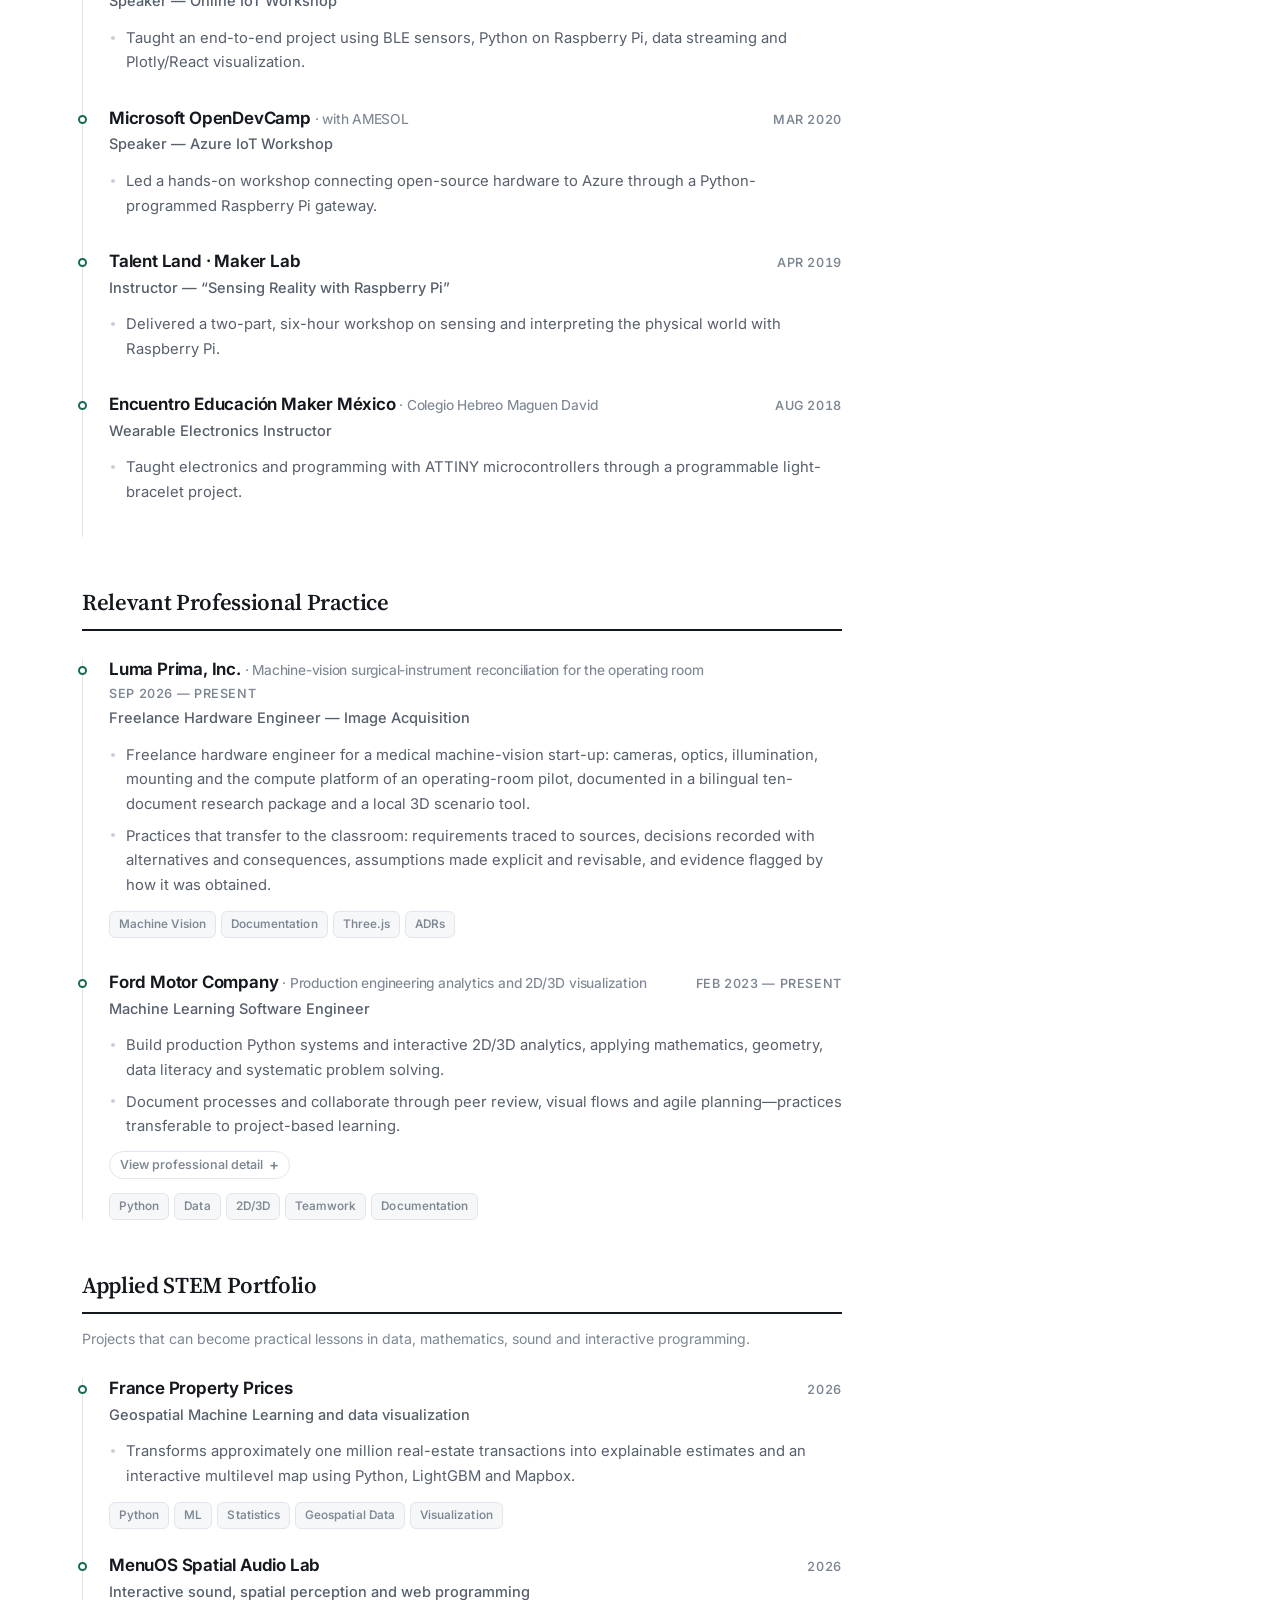
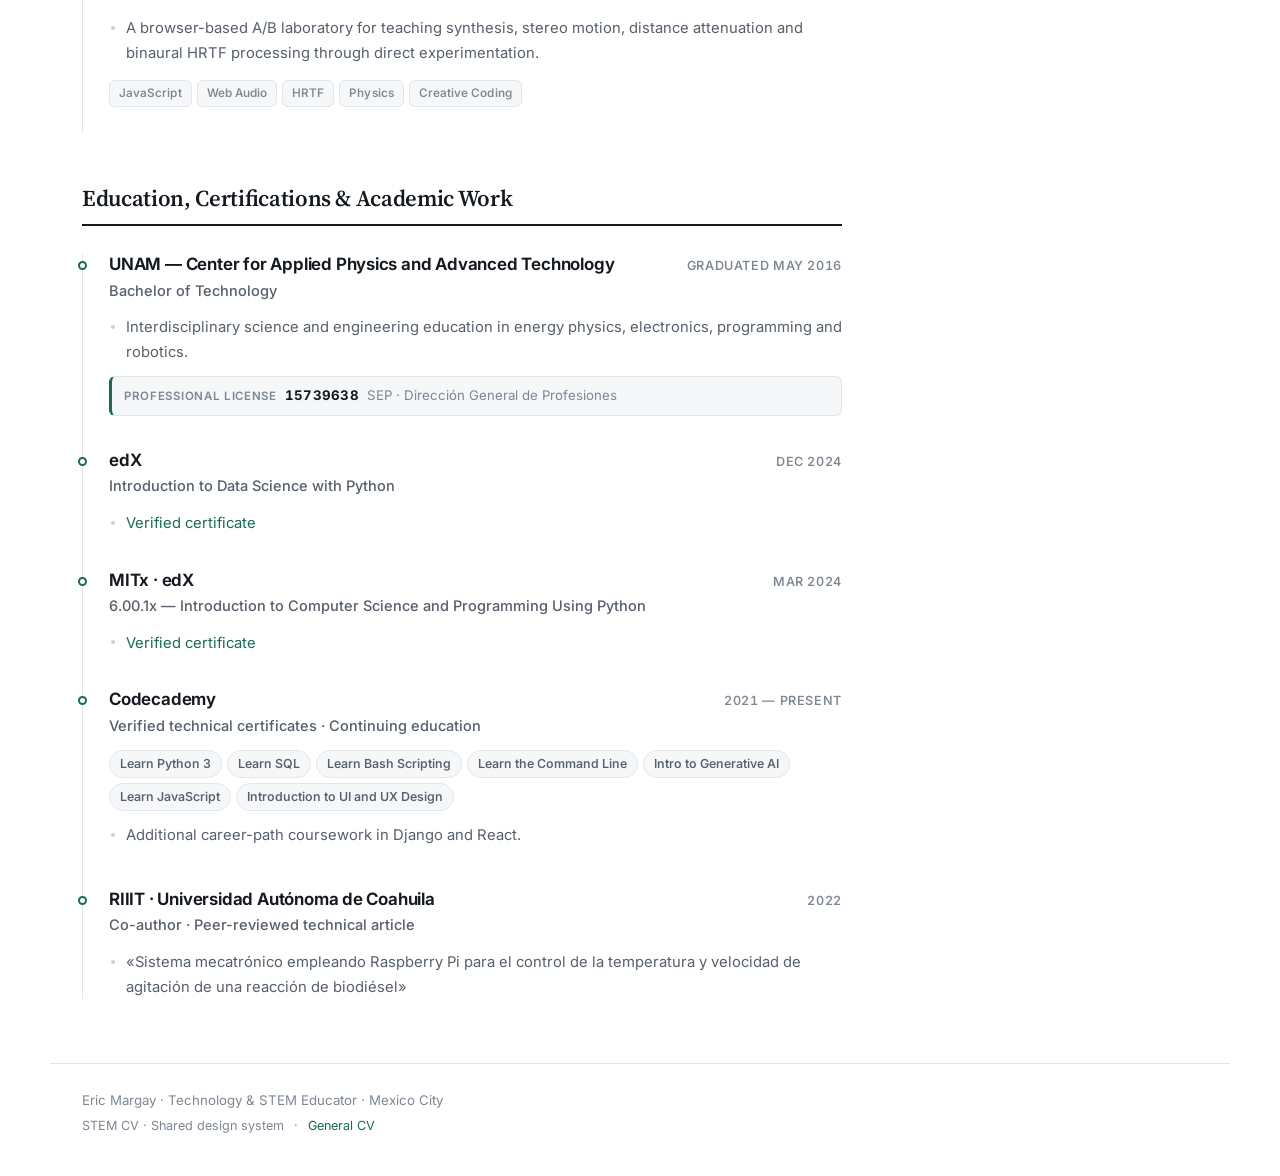
==== commit 946952a0: "Add Luma Prima freelance hardware engineering role Sep 2026 — present: image acquisition for a machi" ====
--- a/Edu/index.html
+++ b/Edu/index.html
@@ -52,6 +52,7 @@
         <nav class="topbar__nav" id="section-nav" aria-label="Secciones">
             <a href="#teaching"><span class="en">Teaching</span><span class="es">Docencia</span></a>
             <a href="#experience"><span class="en">Experience</span><span class="es">Experiencia</span></a>
+            <a href="#portfolio"><span class="en">Portfolio</span><span class="es">Portafolio</span></a>
             <a href="#education"><span class="en">Education</span><span class="es">Formación</span></a>
             <a href="#skills"><span class="en">Skills</span><span class="es">Competencias</span></a>
         </nav>
@@ -80,7 +81,8 @@
                     <li class="entry"><div class="entry__head"><h3 class="entry__org">Encuentro Educación Maker México<span class="entry__org-sub">Colegio Hebreo Maguen David</span></h3><p class="entry__date"><span class="en">Aug 2018</span><span class="es">Ago 2018</span></p></div><p class="entry__role"><span class="en">Wearable Electronics Instructor</span><span class="es">Instructor de Electrónica Wearable</span></p><ul class="bullets"><li class="en">Taught electronics and programming with ATTINY microcontrollers through a programmable light-bracelet project.</li><li class="es">Enseñé electrónica y programación con microcontroladores ATTINY mediante un proyecto de brazalete de luz programable.</li></ul></li>
                 </ol>
             </section>
-            <section class="section" id="experience"><h2 class="section__title"><span class="en">Relevant Professional Practice</span><span class="es">Práctica Profesional Relevante</span></h2><ol class="timeline"><li class="entry"><div class="entry__head"><h3 class="entry__org">Ford Motor Company<span class="entry__org-sub"><span class="en">Production engineering analytics and 2D/3D visualization</span><span class="es">Analítica de ingeniería en producción y visualización 2D/3D</span></span></h3><p class="entry__date"><span class="en">Feb 2023 — Present</span><span class="es">Feb 2023 — Actualidad</span></p></div><p class="entry__role"><span class="en">Machine Learning Software Engineer</span><span class="es">Ingeniero de Software de Machine Learning</span></p><ul class="bullets"><li class="en">Build production Python systems and interactive 2D/3D analytics, applying mathematics, geometry, data literacy and systematic problem solving.</li><li class="es">Desarrollo sistemas en Python y analítica interactiva 2D/3D, aplicando matemáticas, geometría, alfabetización de datos y resolución sistemática de problemas.</li><li class="en">Document processes and collaborate through peer review, visual flows and agile planning—practices transferable to project-based learning.</li><li class="es">Documento procesos y colaboro mediante revisión entre pares, flujos visuales y planeación ágil, prácticas transferibles al aprendizaje por proyectos.</li></ul><details class="more"><summary><span class="en">View professional detail</span><span class="es">Ver detalle profesional</span></summary><ul class="bullets"><li class="en"><strong>Applied STEM:</strong> use programming, geometry, data analysis and visualization to turn complex simulation output into understandable engineering evidence.</li><li class="es"><strong>STEM aplicado:</strong> utilizo programación, geometría, análisis de datos y visualización para convertir simulaciones complejas en evidencia comprensible.</li><li class="en"><strong>Transferable practice:</strong> reproducible work, peer review, documentation and iterative delivery model the same habits required in project-based learning.</li><li class="es"><strong>Práctica transferible:</strong> trabajo reproducible, revisión entre pares, documentación y entrega iterativa reflejan los hábitos del aprendizaje por proyectos.</li></ul></details><ul class="tags"><li>Python</li><li>Data</li><li>2D/3D</li><li>Teamwork</li><li>Documentation</li></ul></li></ol></section>
+            <section class="section" id="experience"><h2 class="section__title"><span class="en">Relevant Professional Practice</span><span class="es">Práctica Profesional Relevante</span></h2><ol class="timeline"><li class="entry"><div class="entry__head"><h3 class="entry__org">Luma Prima, Inc.<span class="entry__org-sub"><span class="en">Machine-vision surgical-instrument reconciliation for the operating room</span><span class="es">Reconciliación de instrumental quirúrgico por visión por computadora para el quirófano</span></span></h3><p class="entry__date"><span class="en">Sep 2026 — Present</span><span class="es">Sep 2026 — Actualidad</span></p></div><p class="entry__role"><span class="en">Freelance Hardware Engineer — Image Acquisition</span><span class="es">Ingeniero de Hardware Freelance — Adquisición de Imagen</span></p><ul class="bullets"><li class="en">Freelance hardware engineer for a medical machine-vision start-up: cameras, optics, illumination, mounting and the compute platform of an operating-room pilot, documented in a bilingual ten-document research package and a local 3D scenario tool.</li><li class="es">Ingeniero de hardware freelance para una start-up de visión por computadora médica: cámaras, óptica, iluminación, montaje y plataforma de cómputo de un piloto en quirófano, documentados en un paquete de investigación bilingüe de diez documentos y una herramienta 3D local.</li><li class="en">Practices that transfer to the classroom: requirements traced to sources, decisions recorded with alternatives and consequences, assumptions made explicit and revisable, and evidence flagged by how it was obtained.</li><li class="es">Prácticas transferibles al aula: requisitos trazados a sus fuentes, decisiones registradas con alternativas y consecuencias, supuestos explícitos y revisables, y evidencia señalada según cómo se obtuvo.</li></ul><ul class="tags"><li>Machine Vision</li><li>Documentation</li><li>Three.js</li><li>ADRs</li></ul></li><li class="entry"><div class="entry__head"><h3 class="entry__org">Ford Motor Company<span class="entry__org-sub"><span class="en">Production engineering analytics and 2D/3D visualization</span><span class="es">Analítica de ingeniería en producción y visualización 2D/3D</span></span></h3><p class="entry__date"><span class="en">Feb 2023 — Present</span><span class="es">Feb 2023 — Actualidad</span></p></div><p class="entry__role"><span class="en">Machine Learning Software Engineer</span><span class="es">Ingeniero de Software de Machine Learning</span></p><ul class="bullets"><li class="en">Build production Python systems and interactive 2D/3D analytics, applying mathematics, geometry, data literacy and systematic problem solving.</li><li class="es">Desarrollo sistemas en Python y analítica interactiva 2D/3D, aplicando matemáticas, geometría, alfabetización de datos y resolución sistemática de problemas.</li><li class="en">Document processes and collaborate through peer review, visual flows and agile planning—practices transferable to project-based learning.</li><li class="es">Documento procesos y colaboro mediante revisión entre pares, flujos visuales y planeación ágil, prácticas transferibles al aprendizaje por proyectos.</li></ul><details class="more"><summary><span class="en">View professional detail</span><span class="es">Ver detalle profesional</span></summary><ul class="bullets"><li class="en"><strong>Applied STEM:</strong> use programming, geometry, data analysis and visualization to turn complex simulation output into understandable engineering evidence.</li><li class="es"><strong>STEM aplicado:</strong> utilizo programación, geometría, análisis de datos y visualización para convertir simulaciones complejas en evidencia comprensible.</li><li class="en"><strong>Transferable practice:</strong> reproducible work, peer review, documentation and iterative delivery model the same habits required in project-based learning.</li><li class="es"><strong>Práctica transferible:</strong> trabajo reproducible, revisión entre pares, documentación y entrega iterativa reflejan los hábitos del aprendizaje por proyectos.</li></ul></details><ul class="tags"><li>Python</li><li>Data</li><li>2D/3D</li><li>Teamwork</li><li>Documentation</li></ul></li></ol></section>
+            <section class="section" id="portfolio"><h2 class="section__title"><span class="en">Applied STEM Portfolio</span><span class="es">Portafolio STEM Aplicado</span></h2><p class="section__note"><span class="en">Projects that can become practical lessons in data, mathematics, sound and interactive programming.</span><span class="es">Proyectos convertibles en experiencias prácticas de datos, matemáticas, sonido y programación interactiva.</span></p><ol class="timeline timeline--compact"><li class="entry"><div class="entry__head"><h3 class="entry__org"><a href="https://github.com/ericmargay/MLE-France-PropertyPrices" target="_blank" rel="noopener">France Property Prices</a></h3><p class="entry__date">2026</p></div><p class="entry__role"><span class="en">Geospatial Machine Learning and data visualization</span><span class="es">Machine Learning geoespacial y visualización de datos</span></p><ul class="bullets"><li class="en">Transforms approximately one million real-estate transactions into explainable estimates and an interactive multilevel map using Python, LightGBM and Mapbox.</li><li class="es">Transforma aproximadamente un millón de transacciones inmobiliarias en estimaciones explicables y un mapa interactivo multinivel con Python, LightGBM y Mapbox.</li></ul><ul class="tags"><li>Python</li><li>ML</li><li>Statistics</li><li>Geospatial Data</li><li>Visualization</li></ul></li><li class="entry"><div class="entry__head"><h3 class="entry__org"><a href="https://github.com/ericmargay/menuos-spatial-audio-lab" target="_blank" rel="noopener">MenuOS Spatial Audio Lab</a></h3><p class="entry__date">2026</p></div><p class="entry__role"><span class="en">Interactive sound, spatial perception and web programming</span><span class="es">Sonido interactivo, percepción espacial y programación web</span></p><ul class="bullets"><li class="en">A browser-based A/B laboratory for teaching synthesis, stereo motion, distance attenuation and binaural HRTF processing through direct experimentation.</li><li class="es">Laboratorio A/B en navegador para enseñar síntesis, movimiento estéreo, atenuación por distancia y procesamiento binaural HRTF mediante experimentación directa.</li></ul><ul class="tags"><li>JavaScript</li><li>Web Audio</li><li>HRTF</li><li>Physics</li><li>Creative Coding</li></ul></li></ol></section>
             <section class="section" id="education"><h2 class="section__title"><span class="en">Education, Certifications &amp; Academic Work</span><span class="es">Formación, Certificaciones y Trabajo Académico</span></h2><ol class="timeline"><li class="entry"><div class="entry__head"><h3 class="entry__org"><span class="en">UNAM — Center for Applied Physics and Advanced Technology</span><span class="es">UNAM — Centro de Física Aplicada y Tecnología Avanzada</span></h3><p class="entry__date"><span class="en">Graduated May 2016</span><span class="es">Titulado Mayo 2016</span></p></div><p class="entry__role"><span class="en">Bachelor of Technology</span><span class="es">Licenciatura en Tecnología</span></p><ul class="bullets"><li class="en">Interdisciplinary science and engineering education in energy physics, electronics, programming and robotics.</li><li class="es">Formación interdisciplinaria en ciencia e ingeniería: física de la energía, electrónica, programación y robótica.</li></ul><p class="credential"><span class="credential__label en">Professional License</span><span class="credential__label es">Cédula Profesional</span><strong class="credential__id">15739638</strong><span class="credential__issuer">SEP · Dirección General de Profesiones</span></p></li><li class="entry"><div class="entry__head"><h3 class="entry__org">edX</h3><p class="entry__date"><span class="en">Dec 2024</span><span class="es">Dic 2024</span></p></div><p class="entry__role">Introduction to Data Science with Python</p><ul class="bullets"><li><a href="https://courses.edx.org/certificates/846cb3393f244650b7f9859f1d517a48" target="_blank" rel="noopener"><span class="en">Verified certificate</span><span class="es">Certificado verificado</span></a></li></ul></li><li class="entry"><div class="entry__head"><h3 class="entry__org">MITx · edX</h3><p class="entry__date">Mar 2024</p></div><p class="entry__role">6.00.1x — Introduction to Computer Science and Programming Using Python</p><ul class="bullets"><li><a href="https://courses.edx.org/certificates/3fa06712cd6d4a958d91b57e9aebf2d1" target="_blank" rel="noopener"><span class="en">Verified certificate</span><span class="es">Certificado verificado</span></a></li></ul></li><li class="entry"><div class="entry__head"><h3 class="entry__org"><a href="https://www.codecademy.com/profiles/ericMargay" target="_blank" rel="noopener">Codecademy</a></h3><p class="entry__date"><span class="en">2021 — Present</span><span class="es">2021 — Actualidad</span></p></div><p class="entry__role"><span class="en">Verified technical certificates · Continuing education</span><span class="es">Certificados técnicos verificados · Formación continua</span></p><ul class="certs"><li><a href="https://www.codecademy.com/profiles/ericMargay/certificates/6c152bd262967f8c941c9707ed636bda" target="_blank" rel="noopener">Learn Python 3</a></li><li><a href="https://www.codecademy.com/profiles/ericMargay/certificates/042a4e5884e3eb6ea1f2a12be6abb851" target="_blank" rel="noopener">Learn SQL</a></li><li><a href="https://www.codecademy.com/profiles/ericMargay/certificates/37c55263a9f1b1f7603f7551c293ecbd" target="_blank" rel="noopener">Learn Bash Scripting</a></li><li><a href="https://www.codecademy.com/profiles/ericMargay/certificates/c87ba0541f8be78bc2f4ba1128233f6f" target="_blank" rel="noopener">Learn the Command Line</a></li><li><a href="https://www.codecademy.com/profiles/ericMargay/certificates/28ccb695c353465a8785a036ad32d3b9" target="_blank" rel="noopener">Intro to Generative AI</a></li><li><a href="https://www.codecademy.com/profiles/ericMargay/certificates/705dcb15de0da4dd9d9fc4f3274b430e" target="_blank" rel="noopener">Learn JavaScript</a></li><li><a href="https://www.codecademy.com/profiles/ericMargay/certificates/4ccef8d532484ea2aeec3b3b3dbb4f9c" target="_blank" rel="noopener">Introduction to UI and UX Design</a></li></ul><ul class="bullets"><li class="en">Additional career-path coursework in Django and React.</li><li class="es">Formación adicional en las rutas de Django y React.</li></ul></li><li class="entry"><div class="entry__head"><h3 class="entry__org">RIIIT · Universidad Autónoma de Coahuila</h3><p class="entry__date">2022</p></div><p class="entry__role"><span class="en">Co-author · Peer-reviewed technical article</span><span class="es">Coautor · Artículo técnico arbitrado</span></p><ul class="bullets"><li lang="es">«Sistema mecatrónico empleando Raspberry Pi para el control de la temperatura y velocidad de agitación de una reacción de biodiésel»</li></ul></li></ol></section>
         </div><aside class="layout__aside">
             <section class="card" id="skills"><h2 class="card__title"><span class="en">STEM Teaching Profile</span><span class="es">Perfil Docente STEM</span></h2><div class="skill-group"><h3><span class="en">Learning approach</span><span class="es">Enfoque de aprendizaje</span></h3><p><span class="en">Project-based learning · Live demonstrations · Guided practice · Mentoring · Technical communication</span><span class="es">Aprendizaje por proyectos · Demostraciones · Práctica guiada · Mentoría · Comunicación técnica</span></p></div><div class="skill-group"><h3><span class="en">STEM curriculum</span><span class="es">Contenidos STEM</span></h3><p>Science · Technology · Engineering · Mathematics · Python · JavaScript · Raspberry Pi · ESP32 · Electronics · Robotics · IoT · Data literacy</p></div><div class="skill-group"><h3><span class="en">Digital creation</span><span class="es">Creación digital</span></h3><p>Figma · VS Code · Jupyter · Three.js · Blender · KiCad · Arduino IDE</p></div><div class="skill-group"><h3><span class="en">Classroom strengths</span><span class="es">Fortalezas en aula</span></h3><p><span class="en">Clear explanations · Complex-topic scaffolding · Inclusive mentoring · Collaborative projects · Responsible technology use</span><span class="es">Explicaciones claras · Progresión de temas complejos · Mentoría inclusiva · Proyectos colaborativos · Uso responsable de tecnología</span></p></div></section>
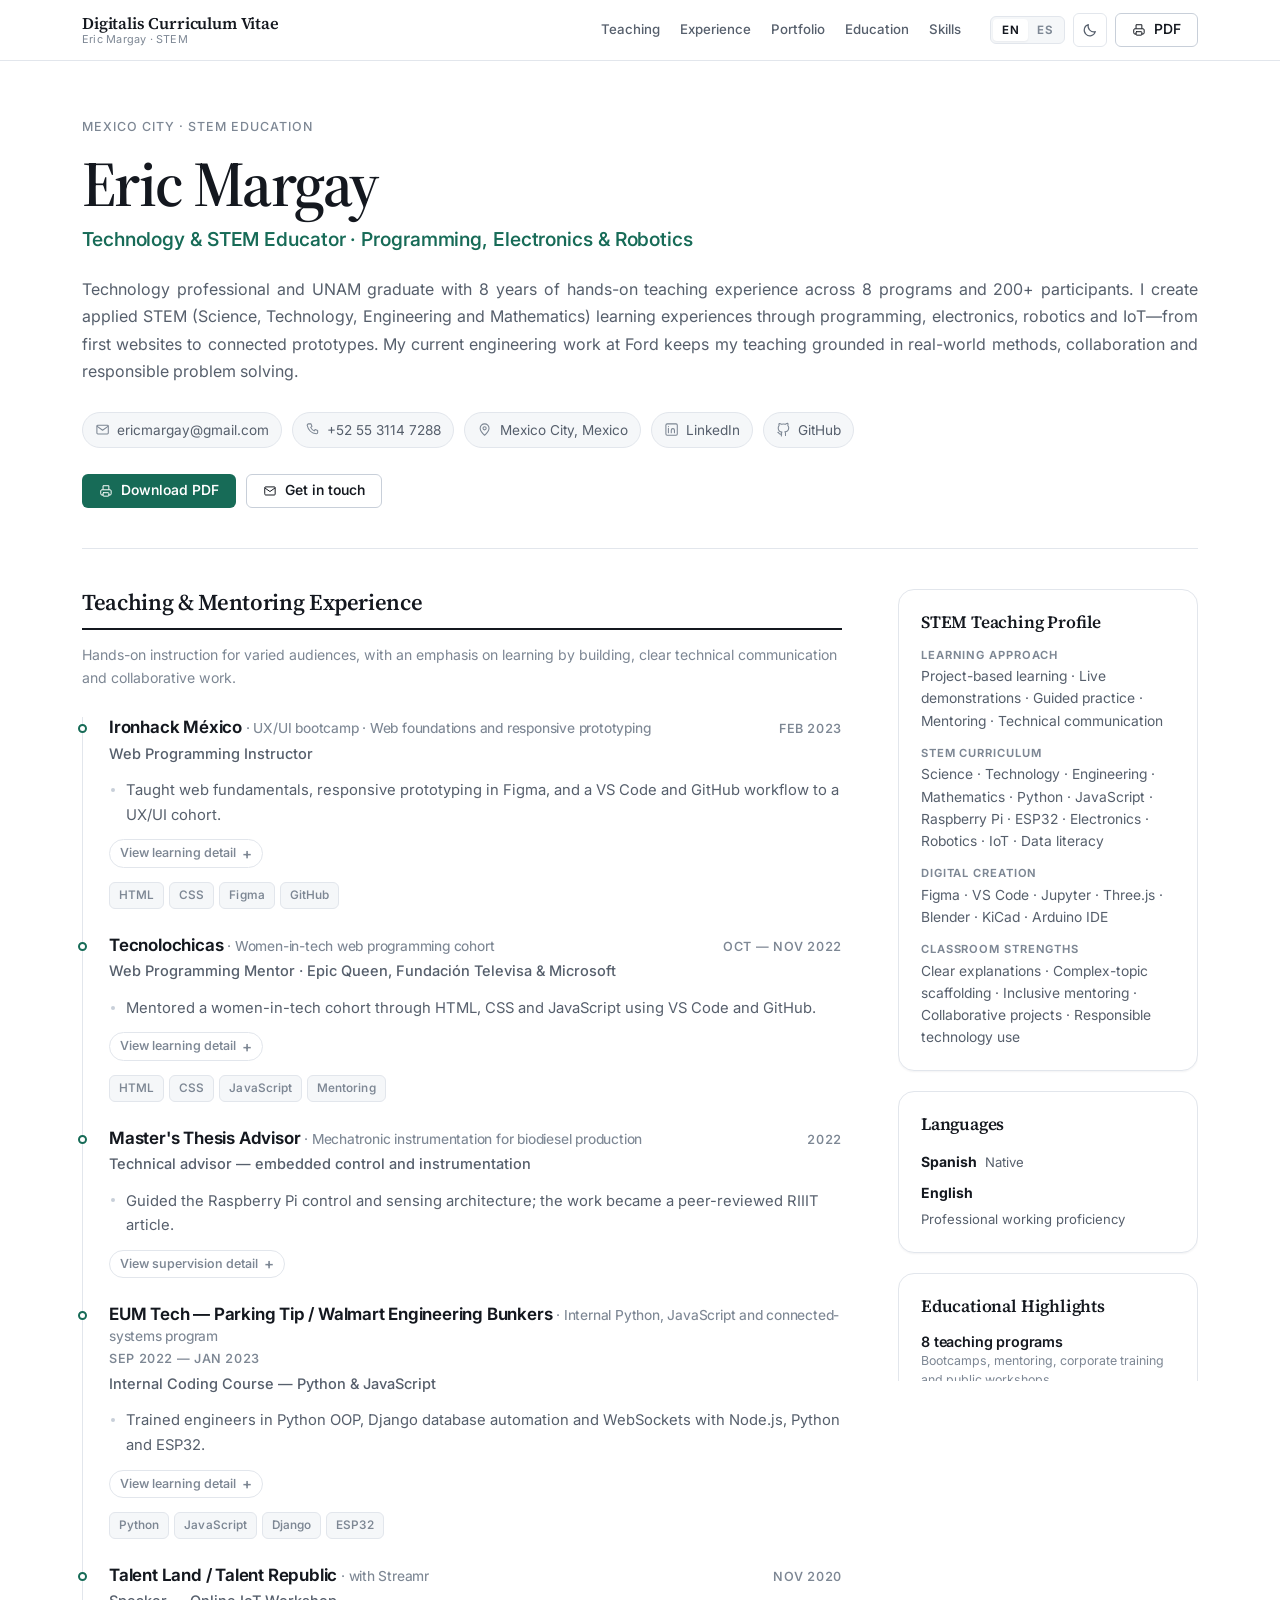
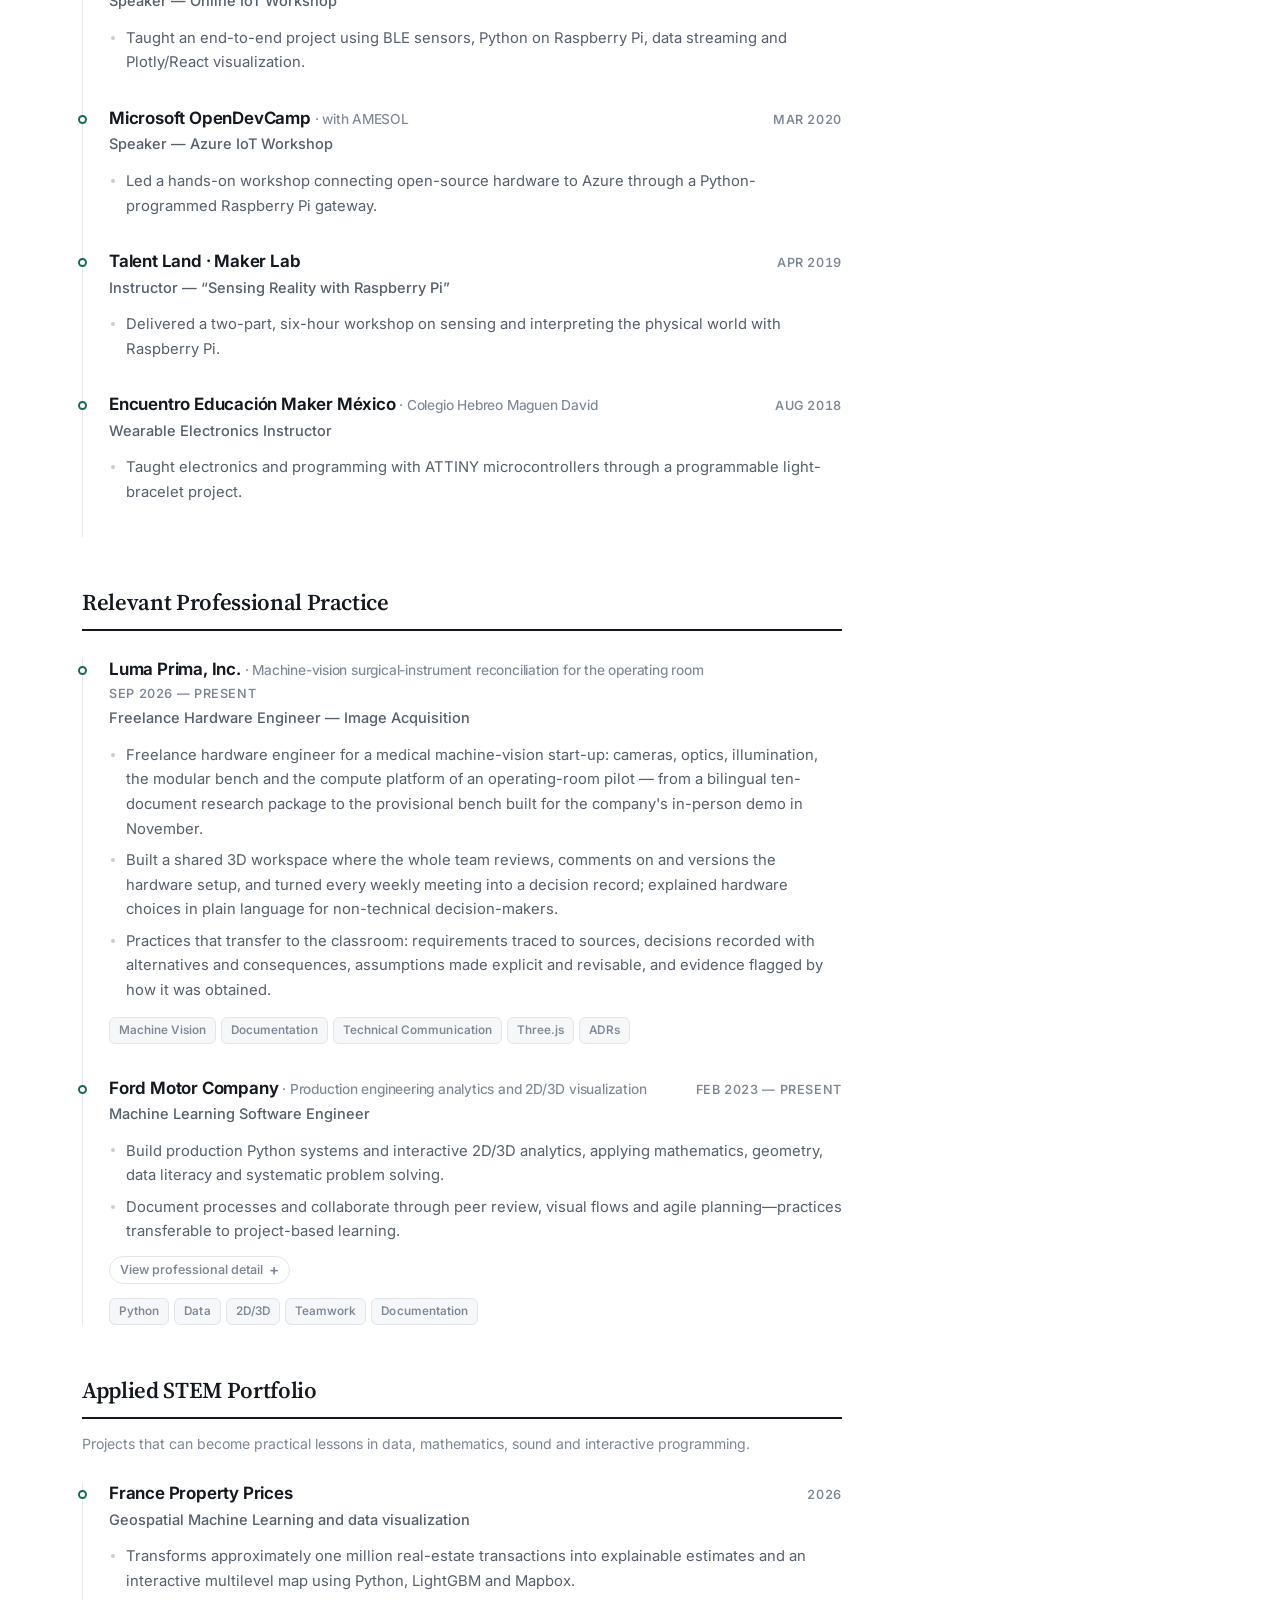
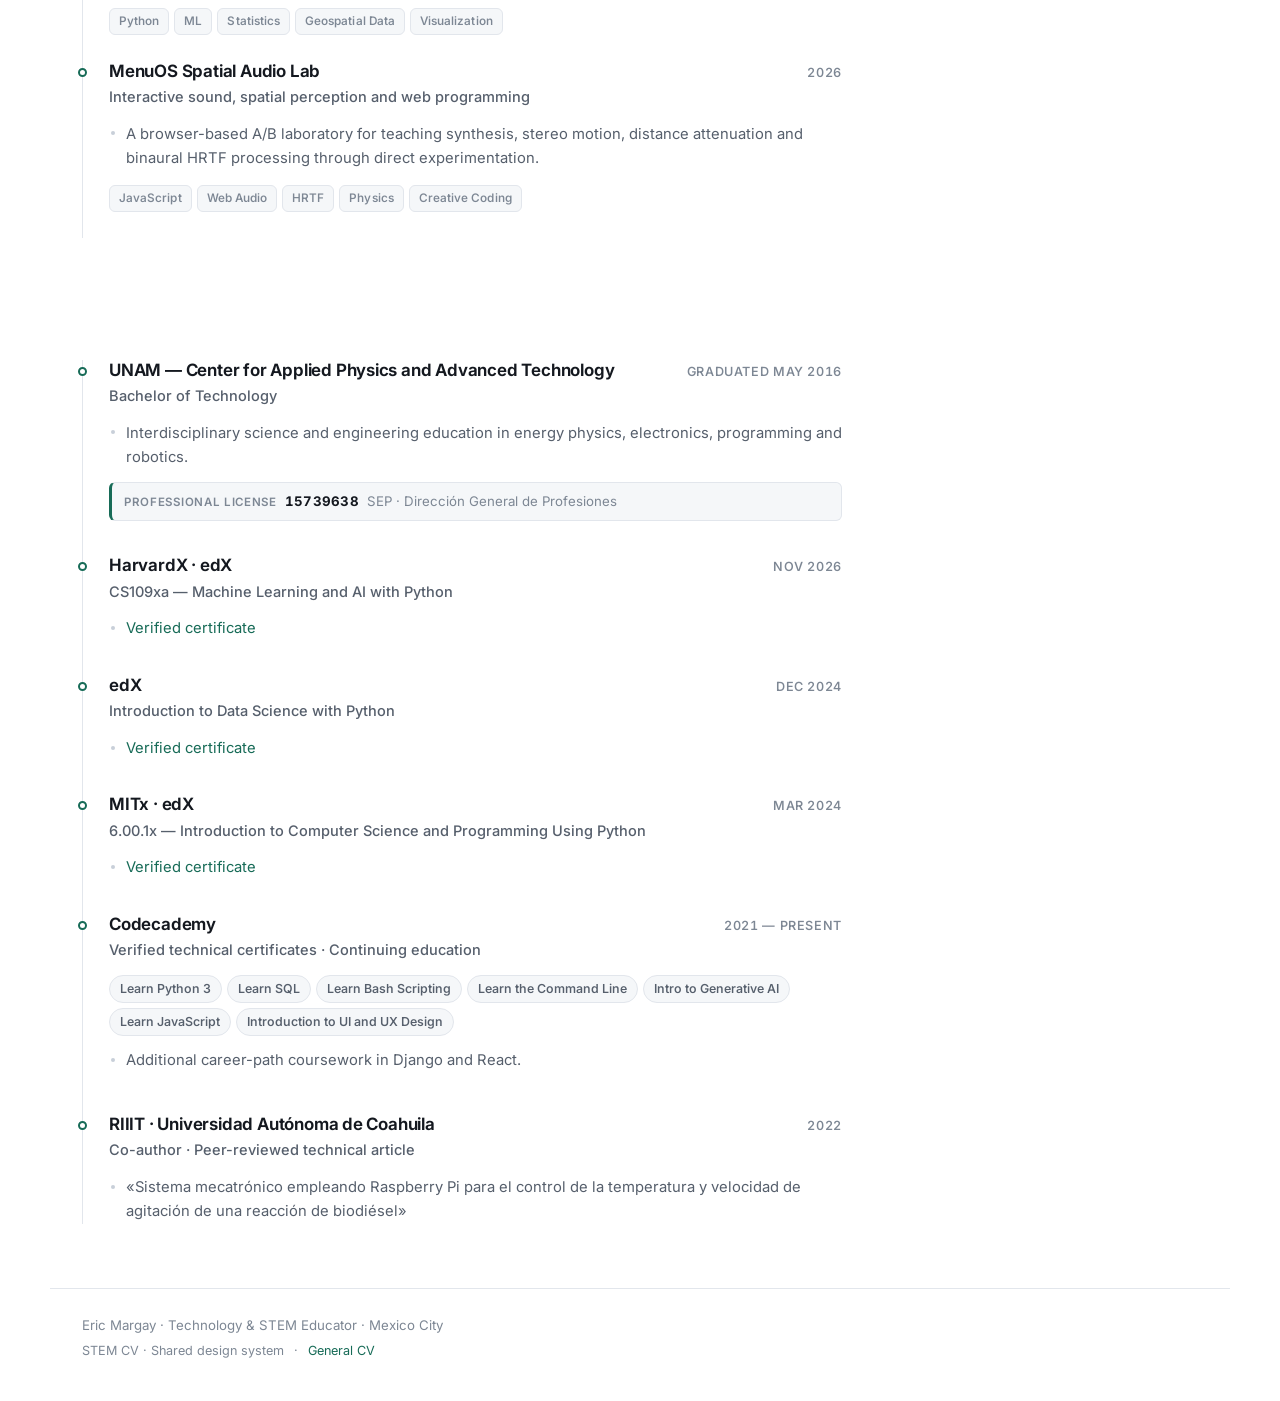
==== commit 26d47124: "Update Luma Prima role through November and add HarvardX CS109xa Luma Prima: the design path from st" ====
--- a/Edu/index.html
+++ b/Edu/index.html
@@ -81,9 +81,9 @@
                     <li class="entry"><div class="entry__head"><h3 class="entry__org">Encuentro Educación Maker México<span class="entry__org-sub">Colegio Hebreo Maguen David</span></h3><p class="entry__date"><span class="en">Aug 2018</span><span class="es">Ago 2018</span></p></div><p class="entry__role"><span class="en">Wearable Electronics Instructor</span><span class="es">Instructor de Electrónica Wearable</span></p><ul class="bullets"><li class="en">Taught electronics and programming with ATTINY microcontrollers through a programmable light-bracelet project.</li><li class="es">Enseñé electrónica y programación con microcontroladores ATTINY mediante un proyecto de brazalete de luz programable.</li></ul></li>
                 </ol>
             </section>
-            <section class="section" id="experience"><h2 class="section__title"><span class="en">Relevant Professional Practice</span><span class="es">Práctica Profesional Relevante</span></h2><ol class="timeline"><li class="entry"><div class="entry__head"><h3 class="entry__org">Luma Prima, Inc.<span class="entry__org-sub"><span class="en">Machine-vision surgical-instrument reconciliation for the operating room</span><span class="es">Reconciliación de instrumental quirúrgico por visión por computadora para el quirófano</span></span></h3><p class="entry__date"><span class="en">Sep 2026 — Present</span><span class="es">Sep 2026 — Actualidad</span></p></div><p class="entry__role"><span class="en">Freelance Hardware Engineer — Image Acquisition</span><span class="es">Ingeniero de Hardware Freelance — Adquisición de Imagen</span></p><ul class="bullets"><li class="en">Freelance hardware engineer for a medical machine-vision start-up: cameras, optics, illumination, mounting and the compute platform of an operating-room pilot, documented in a bilingual ten-document research package and a local 3D scenario tool.</li><li class="es">Ingeniero de hardware freelance para una start-up de visión por computadora médica: cámaras, óptica, iluminación, montaje y plataforma de cómputo de un piloto en quirófano, documentados en un paquete de investigación bilingüe de diez documentos y una herramienta 3D local.</li><li class="en">Practices that transfer to the classroom: requirements traced to sources, decisions recorded with alternatives and consequences, assumptions made explicit and revisable, and evidence flagged by how it was obtained.</li><li class="es">Prácticas transferibles al aula: requisitos trazados a sus fuentes, decisiones registradas con alternativas y consecuencias, supuestos explícitos y revisables, y evidencia señalada según cómo se obtuvo.</li></ul><ul class="tags"><li>Machine Vision</li><li>Documentation</li><li>Three.js</li><li>ADRs</li></ul></li><li class="entry"><div class="entry__head"><h3 class="entry__org">Ford Motor Company<span class="entry__org-sub"><span class="en">Production engineering analytics and 2D/3D visualization</span><span class="es">Analítica de ingeniería en producción y visualización 2D/3D</span></span></h3><p class="entry__date"><span class="en">Feb 2023 — Present</span><span class="es">Feb 2023 — Actualidad</span></p></div><p class="entry__role"><span class="en">Machine Learning Software Engineer</span><span class="es">Ingeniero de Software de Machine Learning</span></p><ul class="bullets"><li class="en">Build production Python systems and interactive 2D/3D analytics, applying mathematics, geometry, data literacy and systematic problem solving.</li><li class="es">Desarrollo sistemas en Python y analítica interactiva 2D/3D, aplicando matemáticas, geometría, alfabetización de datos y resolución sistemática de problemas.</li><li class="en">Document processes and collaborate through peer review, visual flows and agile planning—practices transferable to project-based learning.</li><li class="es">Documento procesos y colaboro mediante revisión entre pares, flujos visuales y planeación ágil, prácticas transferibles al aprendizaje por proyectos.</li></ul><details class="more"><summary><span class="en">View professional detail</span><span class="es">Ver detalle profesional</span></summary><ul class="bullets"><li class="en"><strong>Applied STEM:</strong> use programming, geometry, data analysis and visualization to turn complex simulation output into understandable engineering evidence.</li><li class="es"><strong>STEM aplicado:</strong> utilizo programación, geometría, análisis de datos y visualización para convertir simulaciones complejas en evidencia comprensible.</li><li class="en"><strong>Transferable practice:</strong> reproducible work, peer review, documentation and iterative delivery model the same habits required in project-based learning.</li><li class="es"><strong>Práctica transferible:</strong> trabajo reproducible, revisión entre pares, documentación y entrega iterativa reflejan los hábitos del aprendizaje por proyectos.</li></ul></details><ul class="tags"><li>Python</li><li>Data</li><li>2D/3D</li><li>Teamwork</li><li>Documentation</li></ul></li></ol></section>
+            <section class="section" id="experience"><h2 class="section__title"><span class="en">Relevant Professional Practice</span><span class="es">Práctica Profesional Relevante</span></h2><ol class="timeline"><li class="entry"><div class="entry__head"><h3 class="entry__org">Luma Prima, Inc.<span class="entry__org-sub"><span class="en">Machine-vision surgical-instrument reconciliation for the operating room</span><span class="es">Reconciliación de instrumental quirúrgico por visión por computadora para el quirófano</span></span></h3><p class="entry__date"><span class="en">Sep 2026 — Present</span><span class="es">Sep 2026 — Actualidad</span></p></div><p class="entry__role"><span class="en">Freelance Hardware Engineer — Image Acquisition</span><span class="es">Ingeniero de Hardware Freelance — Adquisición de Imagen</span></p><ul class="bullets"><li class="en">Freelance hardware engineer for a medical machine-vision start-up: cameras, optics, illumination, the modular bench and the compute platform of an operating-room pilot — from a bilingual ten-document research package to the provisional bench built for the company's in-person demo in November.</li><li class="es">Ingeniero de hardware freelance para una start-up de visión por computadora médica: cámaras, óptica, iluminación, el banco modular y la plataforma de cómputo de un piloto en quirófano — desde un paquete de investigación bilingüe de diez documentos hasta el banco provisional armado para la demostración presencial de la empresa en noviembre.</li><li class="en">Built a shared 3D workspace where the whole team reviews, comments on and versions the hardware setup, and turned every weekly meeting into a decision record; explained hardware choices in plain language for non-technical decision-makers.</li><li class="es">Construí un espacio de trabajo 3D compartido donde todo el equipo revisa, comenta y versiona la configuración del hardware, y convertí cada reunión semanal en un registro de decisiones; expliqué las decisiones de hardware en lenguaje claro para tomadores de decisiones no técnicos.</li><li class="en">Practices that transfer to the classroom: requirements traced to sources, decisions recorded with alternatives and consequences, assumptions made explicit and revisable, and evidence flagged by how it was obtained.</li><li class="es">Prácticas transferibles al aula: requisitos trazados a sus fuentes, decisiones registradas con alternativas y consecuencias, supuestos explícitos y revisables, y evidencia señalada según cómo se obtuvo.</li></ul><ul class="tags"><li>Machine Vision</li><li>Documentation</li><li>Technical Communication</li><li>Three.js</li><li>ADRs</li></ul></li><li class="entry"><div class="entry__head"><h3 class="entry__org">Ford Motor Company<span class="entry__org-sub"><span class="en">Production engineering analytics and 2D/3D visualization</span><span class="es">Analítica de ingeniería en producción y visualización 2D/3D</span></span></h3><p class="entry__date"><span class="en">Feb 2023 — Present</span><span class="es">Feb 2023 — Actualidad</span></p></div><p class="entry__role"><span class="en">Machine Learning Software Engineer</span><span class="es">Ingeniero de Software de Machine Learning</span></p><ul class="bullets"><li class="en">Build production Python systems and interactive 2D/3D analytics, applying mathematics, geometry, data literacy and systematic problem solving.</li><li class="es">Desarrollo sistemas en Python y analítica interactiva 2D/3D, aplicando matemáticas, geometría, alfabetización de datos y resolución sistemática de problemas.</li><li class="en">Document processes and collaborate through peer review, visual flows and agile planning—practices transferable to project-based learning.</li><li class="es">Documento procesos y colaboro mediante revisión entre pares, flujos visuales y planeación ágil, prácticas transferibles al aprendizaje por proyectos.</li></ul><details class="more"><summary><span class="en">View professional detail</span><span class="es">Ver detalle profesional</span></summary><ul class="bullets"><li class="en"><strong>Applied STEM:</strong> use programming, geometry, data analysis and visualization to turn complex simulation output into understandable engineering evidence.</li><li class="es"><strong>STEM aplicado:</strong> utilizo programación, geometría, análisis de datos y visualización para convertir simulaciones complejas en evidencia comprensible.</li><li class="en"><strong>Transferable practice:</strong> reproducible work, peer review, documentation and iterative delivery model the same habits required in project-based learning.</li><li class="es"><strong>Práctica transferible:</strong> trabajo reproducible, revisión entre pares, documentación y entrega iterativa reflejan los hábitos del aprendizaje por proyectos.</li></ul></details><ul class="tags"><li>Python</li><li>Data</li><li>2D/3D</li><li>Teamwork</li><li>Documentation</li></ul></li></ol></section>
             <section class="section" id="portfolio"><h2 class="section__title"><span class="en">Applied STEM Portfolio</span><span class="es">Portafolio STEM Aplicado</span></h2><p class="section__note"><span class="en">Projects that can become practical lessons in data, mathematics, sound and interactive programming.</span><span class="es">Proyectos convertibles en experiencias prácticas de datos, matemáticas, sonido y programación interactiva.</span></p><ol class="timeline timeline--compact"><li class="entry"><div class="entry__head"><h3 class="entry__org"><a href="https://github.com/ericmargay/MLE-France-PropertyPrices" target="_blank" rel="noopener">France Property Prices</a></h3><p class="entry__date">2026</p></div><p class="entry__role"><span class="en">Geospatial Machine Learning and data visualization</span><span class="es">Machine Learning geoespacial y visualización de datos</span></p><ul class="bullets"><li class="en">Transforms approximately one million real-estate transactions into explainable estimates and an interactive multilevel map using Python, LightGBM and Mapbox.</li><li class="es">Transforma aproximadamente un millón de transacciones inmobiliarias en estimaciones explicables y un mapa interactivo multinivel con Python, LightGBM y Mapbox.</li></ul><ul class="tags"><li>Python</li><li>ML</li><li>Statistics</li><li>Geospatial Data</li><li>Visualization</li></ul></li><li class="entry"><div class="entry__head"><h3 class="entry__org"><a href="https://github.com/ericmargay/menuos-spatial-audio-lab" target="_blank" rel="noopener">MenuOS Spatial Audio Lab</a></h3><p class="entry__date">2026</p></div><p class="entry__role"><span class="en">Interactive sound, spatial perception and web programming</span><span class="es">Sonido interactivo, percepción espacial y programación web</span></p><ul class="bullets"><li class="en">A browser-based A/B laboratory for teaching synthesis, stereo motion, distance attenuation and binaural HRTF processing through direct experimentation.</li><li class="es">Laboratorio A/B en navegador para enseñar síntesis, movimiento estéreo, atenuación por distancia y procesamiento binaural HRTF mediante experimentación directa.</li></ul><ul class="tags"><li>JavaScript</li><li>Web Audio</li><li>HRTF</li><li>Physics</li><li>Creative Coding</li></ul></li></ol></section>
-            <section class="section" id="education"><h2 class="section__title"><span class="en">Education, Certifications &amp; Academic Work</span><span class="es">Formación, Certificaciones y Trabajo Académico</span></h2><ol class="timeline"><li class="entry"><div class="entry__head"><h3 class="entry__org"><span class="en">UNAM — Center for Applied Physics and Advanced Technology</span><span class="es">UNAM — Centro de Física Aplicada y Tecnología Avanzada</span></h3><p class="entry__date"><span class="en">Graduated May 2016</span><span class="es">Titulado Mayo 2016</span></p></div><p class="entry__role"><span class="en">Bachelor of Technology</span><span class="es">Licenciatura en Tecnología</span></p><ul class="bullets"><li class="en">Interdisciplinary science and engineering education in energy physics, electronics, programming and robotics.</li><li class="es">Formación interdisciplinaria en ciencia e ingeniería: física de la energía, electrónica, programación y robótica.</li></ul><p class="credential"><span class="credential__label en">Professional License</span><span class="credential__label es">Cédula Profesional</span><strong class="credential__id">15739638</strong><span class="credential__issuer">SEP · Dirección General de Profesiones</span></p></li><li class="entry"><div class="entry__head"><h3 class="entry__org">edX</h3><p class="entry__date"><span class="en">Dec 2024</span><span class="es">Dic 2024</span></p></div><p class="entry__role">Introduction to Data Science with Python</p><ul class="bullets"><li><a href="https://courses.edx.org/certificates/846cb3393f244650b7f9859f1d517a48" target="_blank" rel="noopener"><span class="en">Verified certificate</span><span class="es">Certificado verificado</span></a></li></ul></li><li class="entry"><div class="entry__head"><h3 class="entry__org">MITx · edX</h3><p class="entry__date">Mar 2024</p></div><p class="entry__role">6.00.1x — Introduction to Computer Science and Programming Using Python</p><ul class="bullets"><li><a href="https://courses.edx.org/certificates/3fa06712cd6d4a958d91b57e9aebf2d1" target="_blank" rel="noopener"><span class="en">Verified certificate</span><span class="es">Certificado verificado</span></a></li></ul></li><li class="entry"><div class="entry__head"><h3 class="entry__org"><a href="https://www.codecademy.com/profiles/ericMargay" target="_blank" rel="noopener">Codecademy</a></h3><p class="entry__date"><span class="en">2021 — Present</span><span class="es">2021 — Actualidad</span></p></div><p class="entry__role"><span class="en">Verified technical certificates · Continuing education</span><span class="es">Certificados técnicos verificados · Formación continua</span></p><ul class="certs"><li><a href="https://www.codecademy.com/profiles/ericMargay/certificates/6c152bd262967f8c941c9707ed636bda" target="_blank" rel="noopener">Learn Python 3</a></li><li><a href="https://www.codecademy.com/profiles/ericMargay/certificates/042a4e5884e3eb6ea1f2a12be6abb851" target="_blank" rel="noopener">Learn SQL</a></li><li><a href="https://www.codecademy.com/profiles/ericMargay/certificates/37c55263a9f1b1f7603f7551c293ecbd" target="_blank" rel="noopener">Learn Bash Scripting</a></li><li><a href="https://www.codecademy.com/profiles/ericMargay/certificates/c87ba0541f8be78bc2f4ba1128233f6f" target="_blank" rel="noopener">Learn the Command Line</a></li><li><a href="https://www.codecademy.com/profiles/ericMargay/certificates/28ccb695c353465a8785a036ad32d3b9" target="_blank" rel="noopener">Intro to Generative AI</a></li><li><a href="https://www.codecademy.com/profiles/ericMargay/certificates/705dcb15de0da4dd9d9fc4f3274b430e" target="_blank" rel="noopener">Learn JavaScript</a></li><li><a href="https://www.codecademy.com/profiles/ericMargay/certificates/4ccef8d532484ea2aeec3b3b3dbb4f9c" target="_blank" rel="noopener">Introduction to UI and UX Design</a></li></ul><ul class="bullets"><li class="en">Additional career-path coursework in Django and React.</li><li class="es">Formación adicional en las rutas de Django y React.</li></ul></li><li class="entry"><div class="entry__head"><h3 class="entry__org">RIIIT · Universidad Autónoma de Coahuila</h3><p class="entry__date">2022</p></div><p class="entry__role"><span class="en">Co-author · Peer-reviewed technical article</span><span class="es">Coautor · Artículo técnico arbitrado</span></p><ul class="bullets"><li lang="es">«Sistema mecatrónico empleando Raspberry Pi para el control de la temperatura y velocidad de agitación de una reacción de biodiésel»</li></ul></li></ol></section>
+            <section class="section" id="education"><h2 class="section__title"><span class="en">Education, Certifications &amp; Academic Work</span><span class="es">Formación, Certificaciones y Trabajo Académico</span></h2><ol class="timeline"><li class="entry"><div class="entry__head"><h3 class="entry__org"><span class="en">UNAM — Center for Applied Physics and Advanced Technology</span><span class="es">UNAM — Centro de Física Aplicada y Tecnología Avanzada</span></h3><p class="entry__date"><span class="en">Graduated May 2016</span><span class="es">Titulado Mayo 2016</span></p></div><p class="entry__role"><span class="en">Bachelor of Technology</span><span class="es">Licenciatura en Tecnología</span></p><ul class="bullets"><li class="en">Interdisciplinary science and engineering education in energy physics, electronics, programming and robotics.</li><li class="es">Formación interdisciplinaria en ciencia e ingeniería: física de la energía, electrónica, programación y robótica.</li></ul><p class="credential"><span class="credential__label en">Professional License</span><span class="credential__label es">Cédula Profesional</span><strong class="credential__id">15739638</strong><span class="credential__issuer">SEP · Dirección General de Profesiones</span></p></li><li class="entry"><div class="entry__head"><h3 class="entry__org">HarvardX · edX</h3><p class="entry__date">Nov 2026</p></div><p class="entry__role">CS109xa — Machine Learning and AI with Python</p><ul class="bullets"><li><a href="https://courses.edx.org/certificates/5517ced34969468f896e629d7a69f8bf" target="_blank" rel="noopener"><span class="en">Verified certificate</span><span class="es">Certificado verificado</span></a></li></ul></li><li class="entry"><div class="entry__head"><h3 class="entry__org">edX</h3><p class="entry__date"><span class="en">Dec 2024</span><span class="es">Dic 2024</span></p></div><p class="entry__role">Introduction to Data Science with Python</p><ul class="bullets"><li><a href="https://courses.edx.org/certificates/846cb3393f244650b7f9859f1d517a48" target="_blank" rel="noopener"><span class="en">Verified certificate</span><span class="es">Certificado verificado</span></a></li></ul></li><li class="entry"><div class="entry__head"><h3 class="entry__org">MITx · edX</h3><p class="entry__date">Mar 2024</p></div><p class="entry__role">6.00.1x — Introduction to Computer Science and Programming Using Python</p><ul class="bullets"><li><a href="https://courses.edx.org/certificates/3fa06712cd6d4a958d91b57e9aebf2d1" target="_blank" rel="noopener"><span class="en">Verified certificate</span><span class="es">Certificado verificado</span></a></li></ul></li><li class="entry"><div class="entry__head"><h3 class="entry__org"><a href="https://www.codecademy.com/profiles/ericMargay" target="_blank" rel="noopener">Codecademy</a></h3><p class="entry__date"><span class="en">2021 — Present</span><span class="es">2021 — Actualidad</span></p></div><p class="entry__role"><span class="en">Verified technical certificates · Continuing education</span><span class="es">Certificados técnicos verificados · Formación continua</span></p><ul class="certs"><li><a href="https://www.codecademy.com/profiles/ericMargay/certificates/6c152bd262967f8c941c9707ed636bda" target="_blank" rel="noopener">Learn Python 3</a></li><li><a href="https://www.codecademy.com/profiles/ericMargay/certificates/042a4e5884e3eb6ea1f2a12be6abb851" target="_blank" rel="noopener">Learn SQL</a></li><li><a href="https://www.codecademy.com/profiles/ericMargay/certificates/37c55263a9f1b1f7603f7551c293ecbd" target="_blank" rel="noopener">Learn Bash Scripting</a></li><li><a href="https://www.codecademy.com/profiles/ericMargay/certificates/c87ba0541f8be78bc2f4ba1128233f6f" target="_blank" rel="noopener">Learn the Command Line</a></li><li><a href="https://www.codecademy.com/profiles/ericMargay/certificates/28ccb695c353465a8785a036ad32d3b9" target="_blank" rel="noopener">Intro to Generative AI</a></li><li><a href="https://www.codecademy.com/profiles/ericMargay/certificates/705dcb15de0da4dd9d9fc4f3274b430e" target="_blank" rel="noopener">Learn JavaScript</a></li><li><a href="https://www.codecademy.com/profiles/ericMargay/certificates/4ccef8d532484ea2aeec3b3b3dbb4f9c" target="_blank" rel="noopener">Introduction to UI and UX Design</a></li></ul><ul class="bullets"><li class="en">Additional career-path coursework in Django and React.</li><li class="es">Formación adicional en las rutas de Django y React.</li></ul></li><li class="entry"><div class="entry__head"><h3 class="entry__org">RIIIT · Universidad Autónoma de Coahuila</h3><p class="entry__date">2022</p></div><p class="entry__role"><span class="en">Co-author · Peer-reviewed technical article</span><span class="es">Coautor · Artículo técnico arbitrado</span></p><ul class="bullets"><li lang="es">«Sistema mecatrónico empleando Raspberry Pi para el control de la temperatura y velocidad de agitación de una reacción de biodiésel»</li></ul></li></ol></section>
         </div><aside class="layout__aside">
             <section class="card" id="skills"><h2 class="card__title"><span class="en">STEM Teaching Profile</span><span class="es">Perfil Docente STEM</span></h2><div class="skill-group"><h3><span class="en">Learning approach</span><span class="es">Enfoque de aprendizaje</span></h3><p><span class="en">Project-based learning · Live demonstrations · Guided practice · Mentoring · Technical communication</span><span class="es">Aprendizaje por proyectos · Demostraciones · Práctica guiada · Mentoría · Comunicación técnica</span></p></div><div class="skill-group"><h3><span class="en">STEM curriculum</span><span class="es">Contenidos STEM</span></h3><p>Science · Technology · Engineering · Mathematics · Python · JavaScript · Raspberry Pi · ESP32 · Electronics · Robotics · IoT · Data literacy</p></div><div class="skill-group"><h3><span class="en">Digital creation</span><span class="es">Creación digital</span></h3><p>Figma · VS Code · Jupyter · Three.js · Blender · KiCad · Arduino IDE</p></div><div class="skill-group"><h3><span class="en">Classroom strengths</span><span class="es">Fortalezas en aula</span></h3><p><span class="en">Clear explanations · Complex-topic scaffolding · Inclusive mentoring · Collaborative projects · Responsible technology use</span><span class="es">Explicaciones claras · Progresión de temas complejos · Mentoría inclusiva · Proyectos colaborativos · Uso responsable de tecnología</span></p></div></section>
             <section class="card" id="languages"><h2 class="card__title"><span class="en">Languages</span><span class="es">Idiomas</span></h2><ul class="plain"><li><strong><span class="en">Spanish</span><span class="es">Español</span></strong><span class="muted"><span class="en">Native</span><span class="es">Nativo</span></span></li><li><strong><span class="en">English</span><span class="es">Inglés</span></strong><span class="muted"><span class="en">Professional working proficiency</span><span class="es">Competencia profesional</span></span></li></ul></section>
--- a/style.css
+++ b/style.css
@@ -379,7 +379,7 @@
 
 .topbar__nav a {
     flex: none;
-    padding: 6px 11px;
+    padding: 6px 9px;
     border-radius: var(--radius-sm);
     color: var(--text-muted);
     font-size: 0.83rem;
